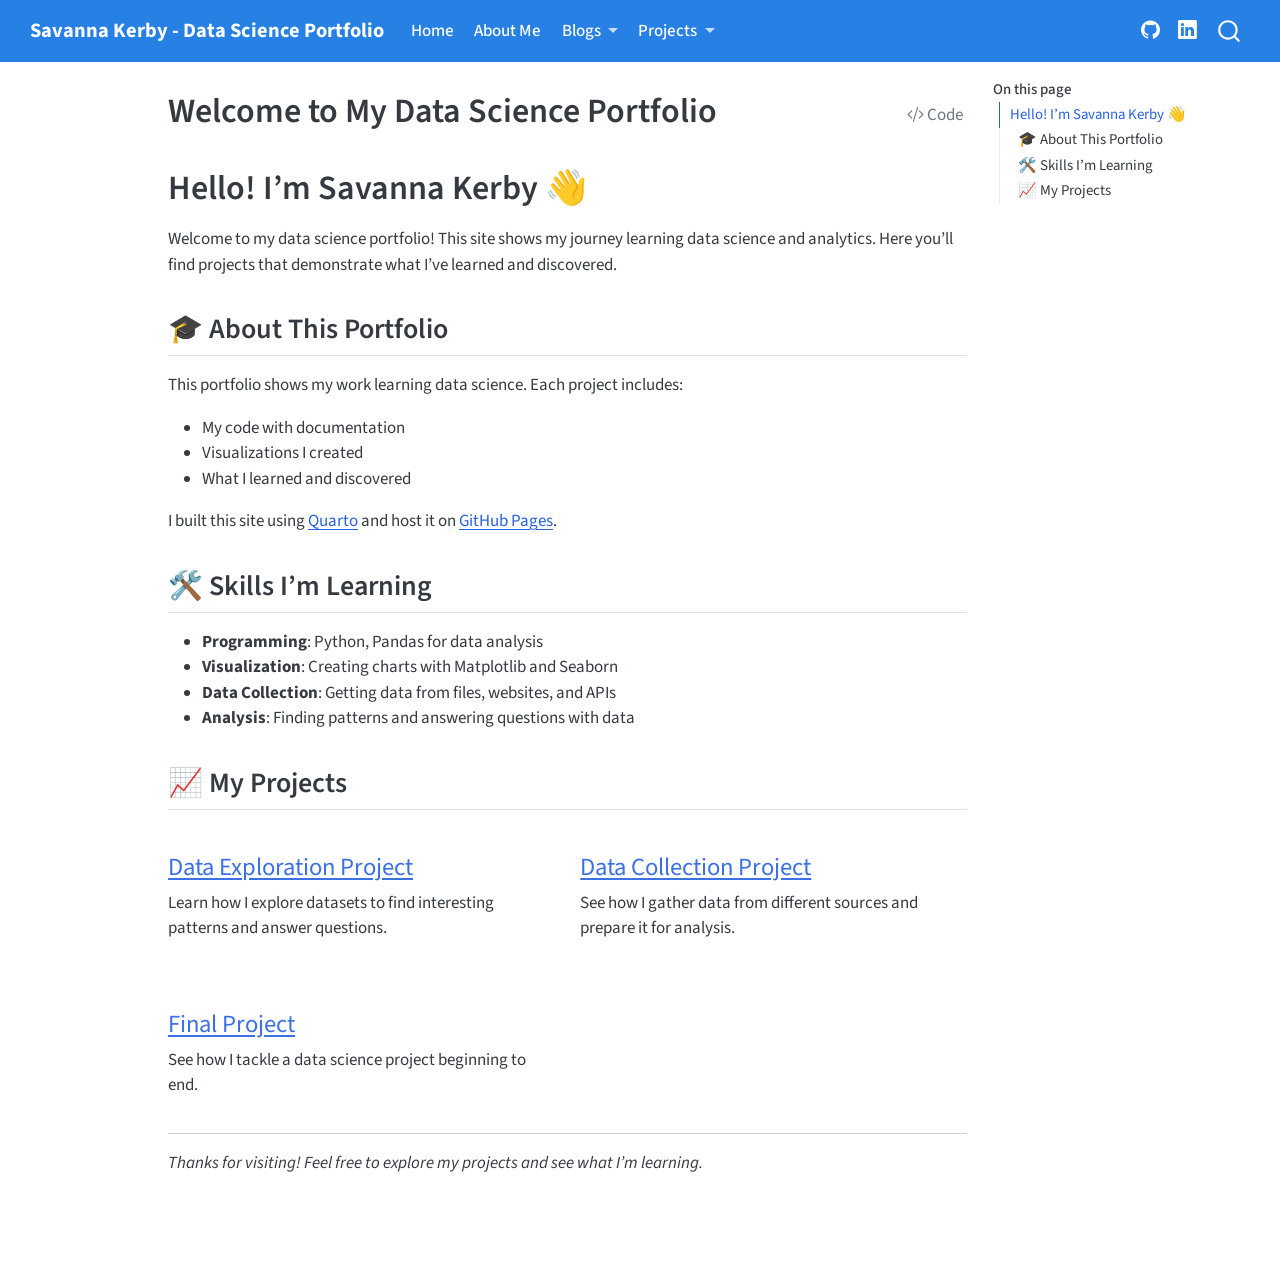
==== docs/index.html @ f080438a "Added a tutorial webpage" ====
<!DOCTYPE html>
<html xmlns="http://www.w3.org/1999/xhtml" lang="en" xml:lang="en"><head>

<meta charset="utf-8">
<meta name="generator" content="quarto-1.8.26">

<meta name="viewport" content="width=device-width, initial-scale=1.0, user-scalable=yes">


<title>Welcome to My Data Science Portfolio – Savanna Kerby - Data Science Portfolio</title>
<style>
code{white-space: pre-wrap;}
span.smallcaps{font-variant: small-caps;}
div.columns{display: flex; gap: min(4vw, 1.5em);}
div.column{flex: auto; overflow-x: auto;}
div.hanging-indent{margin-left: 1.5em; text-indent: -1.5em;}
ul.task-list{list-style: none;}
ul.task-list li input[type="checkbox"] {
  width: 0.8em;
  margin: 0 0.8em 0.2em -1em; /* quarto-specific, see https://github.com/quarto-dev/quarto-cli/issues/4556 */ 
  vertical-align: middle;
}
/* CSS for syntax highlighting */
html { -webkit-text-size-adjust: 100%; }
pre > code.sourceCode { white-space: pre; position: relative; }
pre > code.sourceCode > span { display: inline-block; line-height: 1.25; }
pre > code.sourceCode > span:empty { height: 1.2em; }
.sourceCode { overflow: visible; }
code.sourceCode > span { color: inherit; text-decoration: inherit; }
div.sourceCode { margin: 1em 0; }
pre.sourceCode { margin: 0; }
@media screen {
div.sourceCode { overflow: auto; }
}
@media print {
pre > code.sourceCode { white-space: pre-wrap; }
pre > code.sourceCode > span { text-indent: -5em; padding-left: 5em; }
}
pre.numberSource code
  { counter-reset: source-line 0; }
pre.numberSource code > span
  { position: relative; left: -4em; counter-increment: source-line; }
pre.numberSource code > span > a:first-child::before
  { content: counter(source-line);
    position: relative; left: -1em; text-align: right; vertical-align: baseline;
    border: none; display: inline-block;
    -webkit-touch-callout: none; -webkit-user-select: none;
    -khtml-user-select: none; -moz-user-select: none;
    -ms-user-select: none; user-select: none;
    padding: 0 4px; width: 4em;
  }
pre.numberSource { margin-left: 3em;  padding-left: 4px; }
div.sourceCode
  {   }
@media screen {
pre > code.sourceCode > span > a:first-child::before { text-decoration: underline; }
}
</style>


<script src="site_libs/quarto-nav/quarto-nav.js"></script>
<script src="site_libs/quarto-nav/headroom.min.js"></script>
<script src="site_libs/clipboard/clipboard.min.js"></script>
<script src="site_libs/quarto-search/autocomplete.umd.js"></script>
<script src="site_libs/quarto-search/fuse.min.js"></script>
<script src="site_libs/quarto-search/quarto-search.js"></script>
<meta name="quarto:offset" content="./">
<script src="site_libs/quarto-html/quarto.js" type="module"></script>
<script src="site_libs/quarto-html/tabsets/tabsets.js" type="module"></script>
<script src="site_libs/quarto-html/axe/axe-check.js" type="module"></script>
<script src="site_libs/quarto-html/popper.min.js"></script>
<script src="site_libs/quarto-html/tippy.umd.min.js"></script>
<script src="site_libs/quarto-html/anchor.min.js"></script>
<link href="site_libs/quarto-html/tippy.css" rel="stylesheet">
<link href="site_libs/quarto-html/quarto-syntax-highlighting-587c61ba64f3a5504c4d52d930310e48.css" rel="stylesheet" id="quarto-text-highlighting-styles">
<script src="site_libs/bootstrap/bootstrap.min.js"></script>
<link href="site_libs/bootstrap/bootstrap-icons.css" rel="stylesheet">
<link href="site_libs/bootstrap/bootstrap-029b10fc0dc652dab2ec1ac156c1a037.min.css" rel="stylesheet" append-hash="true" id="quarto-bootstrap" data-mode="light">
<script id="quarto-search-options" type="application/json">{
  "location": "navbar",
  "copy-button": false,
  "collapse-after": 3,
  "panel-placement": "end",
  "type": "overlay",
  "limit": 50,
  "keyboard-shortcut": [
    "f",
    "/",
    "s"
  ],
  "show-item-context": false,
  "language": {
    "search-no-results-text": "No results",
    "search-matching-documents-text": "matching documents",
    "search-copy-link-title": "Copy link to search",
    "search-hide-matches-text": "Hide additional matches",
    "search-more-match-text": "more match in this document",
    "search-more-matches-text": "more matches in this document",
    "search-clear-button-title": "Clear",
    "search-text-placeholder": "",
    "search-detached-cancel-button-title": "Cancel",
    "search-submit-button-title": "Submit",
    "search-label": "Search"
  }
}</script>


<link rel="stylesheet" href="styles.css">
</head>

<body class="nav-fixed quarto-light">

<div id="quarto-search-results"></div>
  <header id="quarto-header" class="headroom fixed-top">
    <nav class="navbar navbar-expand-lg " data-bs-theme="dark">
      <div class="navbar-container container-fluid">
      <div class="navbar-brand-container mx-auto">
    <a class="navbar-brand" href="./index.html">
    <span class="navbar-title">Savanna Kerby - Data Science Portfolio</span>
    </a>
  </div>
            <div id="quarto-search" class="" title="Search"></div>
          <button class="navbar-toggler" type="button" data-bs-toggle="collapse" data-bs-target="#navbarCollapse" aria-controls="navbarCollapse" role="menu" aria-expanded="false" aria-label="Toggle navigation" onclick="if (window.quartoToggleHeadroom) { window.quartoToggleHeadroom(); }">
  <span class="navbar-toggler-icon"></span>
</button>
          <div class="collapse navbar-collapse" id="navbarCollapse">
            <ul class="navbar-nav navbar-nav-scroll me-auto">
  <li class="nav-item">
    <a class="nav-link active" href="./index.html" aria-current="page"> 
<span class="menu-text">Home</span></a>
  </li>  
  <li class="nav-item">
    <a class="nav-link" href="./about.html"> 
<span class="menu-text">About Me</span></a>
  </li>  
  <li class="nav-item dropdown ">
    <a class="nav-link dropdown-toggle" href="#" id="nav-menu-blogs" role="link" data-bs-toggle="dropdown" aria-expanded="false">
 <span class="menu-text">Blogs</span>
    </a>
    <ul class="dropdown-menu" aria-labelledby="nav-menu-blogs">    
        <li>
    <a class="dropdown-item" href="./blogs/tutorial.html">
 <span class="dropdown-text">Tutorial Blog</span></a>
  </li>  
    </ul>
  </li>
  <li class="nav-item dropdown ">
    <a class="nav-link dropdown-toggle" href="#" id="nav-menu-projects" role="link" data-bs-toggle="dropdown" aria-expanded="false">
 <span class="menu-text">Projects</span>
    </a>
    <ul class="dropdown-menu" aria-labelledby="nav-menu-projects">    
        <li>
    <a class="dropdown-item" href="./projects/index.html">
 <span class="dropdown-text">All Projects</span></a>
  </li>  
        <li><hr class="dropdown-divider"></li>
        <li>
    <a class="dropdown-item" href="./projects/eda.html">
 <span class="dropdown-text">Exploratory Data Analysis</span></a>
  </li>  
        <li>
    <a class="dropdown-item" href="./projects/data-acquisition.html">
 <span class="dropdown-text">Data Acquisition</span></a>
  </li>  
        <li>
    <a class="dropdown-item" href="./projects/final-project.html">
 <span class="dropdown-text">Final Project</span></a>
  </li>  
    </ul>
  </li>
</ul>
            <ul class="navbar-nav navbar-nav-scroll ms-auto">
  <li class="nav-item compact">
    <a class="nav-link" href="https://github.com/your-username"> <i class="bi bi-github" role="img">
</i> 
<span class="menu-text"></span></a>
  </li>  
  <li class="nav-item compact">
    <a class="nav-link" href="https://linkedin.com/in/your-profile"> <i class="bi bi-linkedin" role="img">
</i> 
<span class="menu-text"></span></a>
  </li>  
</ul>
          </div> <!-- /navcollapse -->
            <div class="quarto-navbar-tools">
</div>
      </div> <!-- /container-fluid -->
    </nav>
</header>
<!-- content -->
<div id="quarto-content" class="quarto-container page-columns page-rows-contents page-layout-article page-navbar">
<!-- sidebar -->
<!-- margin-sidebar -->
    <div id="quarto-margin-sidebar" class="sidebar margin-sidebar">
        <nav id="TOC" role="doc-toc" class="toc-active">
    <h2 id="toc-title">On this page</h2>
   
  <ul>
  <li><a href="#hello-im-savanna-kerby" id="toc-hello-im-savanna-kerby" class="nav-link active" data-scroll-target="#hello-im-savanna-kerby">Hello! I’m Savanna Kerby 👋</a>
  <ul class="collapse">
  <li><a href="#about-this-portfolio" id="toc-about-this-portfolio" class="nav-link" data-scroll-target="#about-this-portfolio">🎓 About This Portfolio</a></li>
  <li><a href="#skills-im-learning" id="toc-skills-im-learning" class="nav-link" data-scroll-target="#skills-im-learning">🛠️ Skills I’m Learning</a></li>
  <li><a href="#my-projects" id="toc-my-projects" class="nav-link" data-scroll-target="#my-projects">📈 My Projects</a></li>
  </ul></li>
  </ul>
</nav>
    </div>
<!-- main -->
<main class="content" id="quarto-document-content">

<header id="title-block-header" class="quarto-title-block default">
<div class="quarto-title">
<div class="quarto-title-block"><div><h1 class="title">Welcome to My Data Science Portfolio</h1><button type="button" class="btn code-tools-button" id="quarto-code-tools-source"><i class="bi"></i> Code</button></div></div>
</div>



<div class="quarto-title-meta">

    
  
    
  </div>
  


</header>


<section id="hello-im-savanna-kerby" class="level1">
<h1>Hello! I’m Savanna Kerby 👋</h1>
<p>Welcome to my data science portfolio! This site shows my journey learning data science and analytics. Here you’ll find projects that demonstrate what I’ve learned and discovered.</p>
<section id="about-this-portfolio" class="level2">
<h2 class="anchored" data-anchor-id="about-this-portfolio">🎓 About This Portfolio</h2>
<p>This portfolio shows my work learning data science. Each project includes:</p>
<ul>
<li>My code with documentation</li>
<li>Visualizations I created</li>
<li>What I learned and discovered</li>
</ul>
<p>I built this site using <a href="https://quarto.org/">Quarto</a> and host it on <a href="https://pages.github.com/">GitHub Pages</a>.</p>
</section>
<section id="skills-im-learning" class="level2">
<h2 class="anchored" data-anchor-id="skills-im-learning">🛠️ Skills I’m Learning</h2>
<ul>
<li><strong>Programming</strong>: Python, Pandas for data analysis</li>
<li><strong>Visualization</strong>: Creating charts with Matplotlib and Seaborn</li>
<li><strong>Data Collection</strong>: Getting data from files, websites, and APIs</li>
<li><strong>Analysis</strong>: Finding patterns and answering questions with data</li>
</ul>
</section>
<section id="my-projects" class="level2">
<h2 class="anchored" data-anchor-id="my-projects">📈 My Projects</h2>
<div class="grid">
<section id="data-exploration-project" class="level3 g-col-6">
<h3 class="anchored" data-anchor-id="data-exploration-project"><a href="./projects/eda.html">Data Exploration Project</a></h3>
<p>Learn how I explore datasets to find interesting patterns and answer questions.</p>
</section>
<section id="data-collection-project" class="level3 g-col-6">
<h3 class="anchored" data-anchor-id="data-collection-project"><a href="./projects/data-acquisition.html">Data Collection Project</a></h3>
<p>See how I gather data from different sources and prepare it for analysis.</p>
</section>
<section id="final-project" class="level3 g-col-6">
<h3 class="anchored" data-anchor-id="final-project"><a href="./projects/final-project.html">Final Project</a></h3>
<p>See how I tackle a data science project beginning to end.</p>
</section>
</div>
<hr>
<p><em>Thanks for visiting! Feel free to explore my projects and see what I’m learning.</em></p>


<!-- -->

</section>
</section>

</main> <!-- /main -->
<script id="quarto-html-after-body" type="application/javascript">
  window.document.addEventListener("DOMContentLoaded", function (event) {
    const icon = "";
    const anchorJS = new window.AnchorJS();
    anchorJS.options = {
      placement: 'right',
      icon: icon
    };
    anchorJS.add('.anchored');
    const isCodeAnnotation = (el) => {
      for (const clz of el.classList) {
        if (clz.startsWith('code-annotation-')) {                     
          return true;
        }
      }
      return false;
    }
    const onCopySuccess = function(e) {
      // button target
      const button = e.trigger;
      // don't keep focus
      button.blur();
      // flash "checked"
      button.classList.add('code-copy-button-checked');
      var currentTitle = button.getAttribute("title");
      button.setAttribute("title", "Copied!");
      let tooltip;
      if (window.bootstrap) {
        button.setAttribute("data-bs-toggle", "tooltip");
        button.setAttribute("data-bs-placement", "left");
        button.setAttribute("data-bs-title", "Copied!");
        tooltip = new bootstrap.Tooltip(button, 
          { trigger: "manual", 
            customClass: "code-copy-button-tooltip",
            offset: [0, -8]});
        tooltip.show();    
      }
      setTimeout(function() {
        if (tooltip) {
          tooltip.hide();
          button.removeAttribute("data-bs-title");
          button.removeAttribute("data-bs-toggle");
          button.removeAttribute("data-bs-placement");
        }
        button.setAttribute("title", currentTitle);
        button.classList.remove('code-copy-button-checked');
      }, 1000);
      // clear code selection
      e.clearSelection();
    }
    const getTextToCopy = function(trigger) {
      const outerScaffold = trigger.parentElement.cloneNode(true);
      const codeEl = outerScaffold.querySelector('code');
      for (const childEl of codeEl.children) {
        if (isCodeAnnotation(childEl)) {
          childEl.remove();
        }
      }
      return codeEl.innerText;
    }
    const clipboard = new window.ClipboardJS('.code-copy-button:not([data-in-quarto-modal])', {
      text: getTextToCopy
    });
    clipboard.on('success', onCopySuccess);
    if (window.document.getElementById('quarto-embedded-source-code-modal')) {
      const clipboardModal = new window.ClipboardJS('.code-copy-button[data-in-quarto-modal]', {
        text: getTextToCopy,
        container: window.document.getElementById('quarto-embedded-source-code-modal')
      });
      clipboardModal.on('success', onCopySuccess);
    }
    const viewSource = window.document.getElementById('quarto-view-source') ||
                       window.document.getElementById('quarto-code-tools-source');
    if (viewSource) {
      const sourceUrl = viewSource.getAttribute("data-quarto-source-url");
      viewSource.addEventListener("click", function(e) {
        if (sourceUrl) {
          // rstudio viewer pane
          if (/\bcapabilities=\b/.test(window.location)) {
            window.open(sourceUrl);
          } else {
            window.location.href = sourceUrl;
          }
        } else {
          const modal = new bootstrap.Modal(document.getElementById('quarto-embedded-source-code-modal'));
          modal.show();
        }
        return false;
      });
    }
    function toggleCodeHandler(show) {
      return function(e) {
        const detailsSrc = window.document.querySelectorAll(".cell > details > .sourceCode");
        for (let i=0; i<detailsSrc.length; i++) {
          const details = detailsSrc[i].parentElement;
          if (show) {
            details.open = true;
          } else {
            details.removeAttribute("open");
          }
        }
        const cellCodeDivs = window.document.querySelectorAll(".cell > .sourceCode");
        const fromCls = show ? "hidden" : "unhidden";
        const toCls = show ? "unhidden" : "hidden";
        for (let i=0; i<cellCodeDivs.length; i++) {
          const codeDiv = cellCodeDivs[i];
          if (codeDiv.classList.contains(fromCls)) {
            codeDiv.classList.remove(fromCls);
            codeDiv.classList.add(toCls);
          } 
        }
        return false;
      }
    }
    const hideAllCode = window.document.getElementById("quarto-hide-all-code");
    if (hideAllCode) {
      hideAllCode.addEventListener("click", toggleCodeHandler(false));
    }
    const showAllCode = window.document.getElementById("quarto-show-all-code");
    if (showAllCode) {
      showAllCode.addEventListener("click", toggleCodeHandler(true));
    }
      var localhostRegex = new RegExp(/^(?:http|https):\/\/localhost\:?[0-9]*\//);
      var mailtoRegex = new RegExp(/^mailto:/);
        var filterRegex = new RegExp('/' + window.location.host + '/');
      var isInternal = (href) => {
          return filterRegex.test(href) || localhostRegex.test(href) || mailtoRegex.test(href);
      }
      // Inspect non-navigation links and adorn them if external
     var links = window.document.querySelectorAll('a[href]:not(.nav-link):not(.navbar-brand):not(.toc-action):not(.sidebar-link):not(.sidebar-item-toggle):not(.pagination-link):not(.no-external):not([aria-hidden]):not(.dropdown-item):not(.quarto-navigation-tool):not(.about-link)');
      for (var i=0; i<links.length; i++) {
        const link = links[i];
        if (!isInternal(link.href)) {
          // undo the damage that might have been done by quarto-nav.js in the case of
          // links that we want to consider external
          if (link.dataset.originalHref !== undefined) {
            link.href = link.dataset.originalHref;
          }
        }
      }
    function tippyHover(el, contentFn, onTriggerFn, onUntriggerFn) {
      const config = {
        allowHTML: true,
        maxWidth: 500,
        delay: 100,
        arrow: false,
        appendTo: function(el) {
            return el.parentElement;
        },
        interactive: true,
        interactiveBorder: 10,
        theme: 'quarto',
        placement: 'bottom-start',
      };
      if (contentFn) {
        config.content = contentFn;
      }
      if (onTriggerFn) {
        config.onTrigger = onTriggerFn;
      }
      if (onUntriggerFn) {
        config.onUntrigger = onUntriggerFn;
      }
      window.tippy(el, config); 
    }
    const noterefs = window.document.querySelectorAll('a[role="doc-noteref"]');
    for (var i=0; i<noterefs.length; i++) {
      const ref = noterefs[i];
      tippyHover(ref, function() {
        // use id or data attribute instead here
        let href = ref.getAttribute('data-footnote-href') || ref.getAttribute('href');
        try { href = new URL(href).hash; } catch {}
        const id = href.replace(/^#\/?/, "");
        const note = window.document.getElementById(id);
        if (note) {
          return note.innerHTML;
        } else {
          return "";
        }
      });
    }
    const xrefs = window.document.querySelectorAll('a.quarto-xref');
    const processXRef = (id, note) => {
      // Strip column container classes
      const stripColumnClz = (el) => {
        el.classList.remove("page-full", "page-columns");
        if (el.children) {
          for (const child of el.children) {
            stripColumnClz(child);
          }
        }
      }
      stripColumnClz(note)
      if (id === null || id.startsWith('sec-')) {
        // Special case sections, only their first couple elements
        const container = document.createElement("div");
        if (note.children && note.children.length > 2) {
          container.appendChild(note.children[0].cloneNode(true));
          for (let i = 1; i < note.children.length; i++) {
            const child = note.children[i];
            if (child.tagName === "P" && child.innerText === "") {
              continue;
            } else {
              container.appendChild(child.cloneNode(true));
              break;
            }
          }
          if (window.Quarto?.typesetMath) {
            window.Quarto.typesetMath(container);
          }
          return container.innerHTML
        } else {
          if (window.Quarto?.typesetMath) {
            window.Quarto.typesetMath(note);
          }
          return note.innerHTML;
        }
      } else {
        // Remove any anchor links if they are present
        const anchorLink = note.querySelector('a.anchorjs-link');
        if (anchorLink) {
          anchorLink.remove();
        }
        if (window.Quarto?.typesetMath) {
          window.Quarto.typesetMath(note);
        }
        if (note.classList.contains("callout")) {
          return note.outerHTML;
        } else {
          return note.innerHTML;
        }
      }
    }
    for (var i=0; i<xrefs.length; i++) {
      const xref = xrefs[i];
      tippyHover(xref, undefined, function(instance) {
        instance.disable();
        let url = xref.getAttribute('href');
        let hash = undefined; 
        if (url.startsWith('#')) {
          hash = url;
        } else {
          try { hash = new URL(url).hash; } catch {}
        }
        if (hash) {
          const id = hash.replace(/^#\/?/, "");
          const note = window.document.getElementById(id);
          if (note !== null) {
            try {
              const html = processXRef(id, note.cloneNode(true));
              instance.setContent(html);
            } finally {
              instance.enable();
              instance.show();
            }
          } else {
            // See if we can fetch this
            fetch(url.split('#')[0])
            .then(res => res.text())
            .then(html => {
              const parser = new DOMParser();
              const htmlDoc = parser.parseFromString(html, "text/html");
              const note = htmlDoc.getElementById(id);
              if (note !== null) {
                const html = processXRef(id, note);
                instance.setContent(html);
              } 
            }).finally(() => {
              instance.enable();
              instance.show();
            });
          }
        } else {
          // See if we can fetch a full url (with no hash to target)
          // This is a special case and we should probably do some content thinning / targeting
          fetch(url)
          .then(res => res.text())
          .then(html => {
            const parser = new DOMParser();
            const htmlDoc = parser.parseFromString(html, "text/html");
            const note = htmlDoc.querySelector('main.content');
            if (note !== null) {
              // This should only happen for chapter cross references
              // (since there is no id in the URL)
              // remove the first header
              if (note.children.length > 0 && note.children[0].tagName === "HEADER") {
                note.children[0].remove();
              }
              const html = processXRef(null, note);
              instance.setContent(html);
            } 
          }).finally(() => {
            instance.enable();
            instance.show();
          });
        }
      }, function(instance) {
      });
    }
        let selectedAnnoteEl;
        const selectorForAnnotation = ( cell, annotation) => {
          let cellAttr = 'data-code-cell="' + cell + '"';
          let lineAttr = 'data-code-annotation="' +  annotation + '"';
          const selector = 'span[' + cellAttr + '][' + lineAttr + ']';
          return selector;
        }
        const selectCodeLines = (annoteEl) => {
          const doc = window.document;
          const targetCell = annoteEl.getAttribute("data-target-cell");
          const targetAnnotation = annoteEl.getAttribute("data-target-annotation");
          const annoteSpan = window.document.querySelector(selectorForAnnotation(targetCell, targetAnnotation));
          const lines = annoteSpan.getAttribute("data-code-lines").split(",");
          const lineIds = lines.map((line) => {
            return targetCell + "-" + line;
          })
          let top = null;
          let height = null;
          let parent = null;
          if (lineIds.length > 0) {
              //compute the position of the single el (top and bottom and make a div)
              const el = window.document.getElementById(lineIds[0]);
              top = el.offsetTop;
              height = el.offsetHeight;
              parent = el.parentElement.parentElement;
            if (lineIds.length > 1) {
              const lastEl = window.document.getElementById(lineIds[lineIds.length - 1]);
              const bottom = lastEl.offsetTop + lastEl.offsetHeight;
              height = bottom - top;
            }
            if (top !== null && height !== null && parent !== null) {
              // cook up a div (if necessary) and position it 
              let div = window.document.getElementById("code-annotation-line-highlight");
              if (div === null) {
                div = window.document.createElement("div");
                div.setAttribute("id", "code-annotation-line-highlight");
                div.style.position = 'absolute';
                parent.appendChild(div);
              }
              div.style.top = top - 2 + "px";
              div.style.height = height + 4 + "px";
              div.style.left = 0;
              let gutterDiv = window.document.getElementById("code-annotation-line-highlight-gutter");
              if (gutterDiv === null) {
                gutterDiv = window.document.createElement("div");
                gutterDiv.setAttribute("id", "code-annotation-line-highlight-gutter");
                gutterDiv.style.position = 'absolute';
                const codeCell = window.document.getElementById(targetCell);
                const gutter = codeCell.querySelector('.code-annotation-gutter');
                gutter.appendChild(gutterDiv);
              }
              gutterDiv.style.top = top - 2 + "px";
              gutterDiv.style.height = height + 4 + "px";
            }
            selectedAnnoteEl = annoteEl;
          }
        };
        const unselectCodeLines = () => {
          const elementsIds = ["code-annotation-line-highlight", "code-annotation-line-highlight-gutter"];
          elementsIds.forEach((elId) => {
            const div = window.document.getElementById(elId);
            if (div) {
              div.remove();
            }
          });
          selectedAnnoteEl = undefined;
        };
          // Handle positioning of the toggle
      window.addEventListener(
        "resize",
        throttle(() => {
          elRect = undefined;
          if (selectedAnnoteEl) {
            selectCodeLines(selectedAnnoteEl);
          }
        }, 10)
      );
      function throttle(fn, ms) {
      let throttle = false;
      let timer;
        return (...args) => {
          if(!throttle) { // first call gets through
              fn.apply(this, args);
              throttle = true;
          } else { // all the others get throttled
              if(timer) clearTimeout(timer); // cancel #2
              timer = setTimeout(() => {
                fn.apply(this, args);
                timer = throttle = false;
              }, ms);
          }
        };
      }
        // Attach click handler to the DT
        const annoteDls = window.document.querySelectorAll('dt[data-target-cell]');
        for (const annoteDlNode of annoteDls) {
          annoteDlNode.addEventListener('click', (event) => {
            const clickedEl = event.target;
            if (clickedEl !== selectedAnnoteEl) {
              unselectCodeLines();
              const activeEl = window.document.querySelector('dt[data-target-cell].code-annotation-active');
              if (activeEl) {
                activeEl.classList.remove('code-annotation-active');
              }
              selectCodeLines(clickedEl);
              clickedEl.classList.add('code-annotation-active');
            } else {
              // Unselect the line
              unselectCodeLines();
              clickedEl.classList.remove('code-annotation-active');
            }
          });
        }
    const findCites = (el) => {
      const parentEl = el.parentElement;
      if (parentEl) {
        const cites = parentEl.dataset.cites;
        if (cites) {
          return {
            el,
            cites: cites.split(' ')
          };
        } else {
          return findCites(el.parentElement)
        }
      } else {
        return undefined;
      }
    };
    var bibliorefs = window.document.querySelectorAll('a[role="doc-biblioref"]');
    for (var i=0; i<bibliorefs.length; i++) {
      const ref = bibliorefs[i];
      const citeInfo = findCites(ref);
      if (citeInfo) {
        tippyHover(citeInfo.el, function() {
          var popup = window.document.createElement('div');
          citeInfo.cites.forEach(function(cite) {
            var citeDiv = window.document.createElement('div');
            citeDiv.classList.add('hanging-indent');
            citeDiv.classList.add('csl-entry');
            var biblioDiv = window.document.getElementById('ref-' + cite);
            if (biblioDiv) {
              citeDiv.innerHTML = biblioDiv.innerHTML;
            }
            popup.appendChild(citeDiv);
          });
          return popup.innerHTML;
        });
      }
    }
  });
  </script><div class="modal fade" id="quarto-embedded-source-code-modal" tabindex="-1" aria-labelledby="quarto-embedded-source-code-modal-label" aria-hidden="true"><div class="modal-dialog modal-dialog-scrollable"><div class="modal-content"><div class="modal-header"><h5 class="modal-title" id="quarto-embedded-source-code-modal-label">Source Code</h5><button class="btn-close" data-bs-dismiss="modal"></button></div><div class="modal-body"><div class="">
<div class="code-copy-outer-scaffold"><div class="sourceCode" id="cb1" data-shortcodes="false"><pre class="sourceCode markdown code-with-copy"><code class="sourceCode markdown"><span id="cb1-1"><a href="#cb1-1" aria-hidden="true" tabindex="-1"></a><span class="co">---</span></span>
<span id="cb1-2"><a href="#cb1-2" aria-hidden="true" tabindex="-1"></a><span class="an">title:</span><span class="co"> "Welcome to My Data Science Portfolio"</span></span>
<span id="cb1-3"><a href="#cb1-3" aria-hidden="true" tabindex="-1"></a><span class="co">---</span></span>
<span id="cb1-4"><a href="#cb1-4" aria-hidden="true" tabindex="-1"></a></span>
<span id="cb1-5"><a href="#cb1-5" aria-hidden="true" tabindex="-1"></a><span class="fu"># Hello! I'm Savanna Kerby 👋</span></span>
<span id="cb1-6"><a href="#cb1-6" aria-hidden="true" tabindex="-1"></a></span>
<span id="cb1-7"><a href="#cb1-7" aria-hidden="true" tabindex="-1"></a>Welcome to my data science portfolio! This site shows my journey learning data science and analytics. Here you'll find projects that demonstrate what I've learned and discovered.</span>
<span id="cb1-8"><a href="#cb1-8" aria-hidden="true" tabindex="-1"></a></span>
<span id="cb1-9"><a href="#cb1-9" aria-hidden="true" tabindex="-1"></a><span class="fu">## 🎓 About This Portfolio</span></span>
<span id="cb1-10"><a href="#cb1-10" aria-hidden="true" tabindex="-1"></a></span>
<span id="cb1-11"><a href="#cb1-11" aria-hidden="true" tabindex="-1"></a>This portfolio shows my work learning data science. Each project includes:</span>
<span id="cb1-12"><a href="#cb1-12" aria-hidden="true" tabindex="-1"></a></span>
<span id="cb1-13"><a href="#cb1-13" aria-hidden="true" tabindex="-1"></a><span class="ss">- </span>My code with documentation</span>
<span id="cb1-14"><a href="#cb1-14" aria-hidden="true" tabindex="-1"></a><span class="ss">- </span>Visualizations I created</span>
<span id="cb1-15"><a href="#cb1-15" aria-hidden="true" tabindex="-1"></a><span class="ss">- </span>What I learned and discovered</span>
<span id="cb1-16"><a href="#cb1-16" aria-hidden="true" tabindex="-1"></a></span>
<span id="cb1-17"><a href="#cb1-17" aria-hidden="true" tabindex="-1"></a>I built this site using <span class="co">[</span><span class="ot">Quarto</span><span class="co">](https://quarto.org/)</span> and host it on <span class="co">[</span><span class="ot">GitHub Pages</span><span class="co">](https://pages.github.com/)</span>.</span>
<span id="cb1-18"><a href="#cb1-18" aria-hidden="true" tabindex="-1"></a></span>
<span id="cb1-19"><a href="#cb1-19" aria-hidden="true" tabindex="-1"></a><span class="fu">## 🛠️ Skills I'm Learning</span></span>
<span id="cb1-20"><a href="#cb1-20" aria-hidden="true" tabindex="-1"></a></span>
<span id="cb1-21"><a href="#cb1-21" aria-hidden="true" tabindex="-1"></a><span class="ss">- </span>**Programming**: Python, Pandas for data analysis</span>
<span id="cb1-22"><a href="#cb1-22" aria-hidden="true" tabindex="-1"></a><span class="ss">- </span>**Visualization**: Creating charts with Matplotlib and Seaborn</span>
<span id="cb1-23"><a href="#cb1-23" aria-hidden="true" tabindex="-1"></a><span class="ss">- </span>**Data Collection**: Getting data from files, websites, and APIs</span>
<span id="cb1-24"><a href="#cb1-24" aria-hidden="true" tabindex="-1"></a><span class="ss">- </span>**Analysis**: Finding patterns and answering questions with data</span>
<span id="cb1-25"><a href="#cb1-25" aria-hidden="true" tabindex="-1"></a></span>
<span id="cb1-26"><a href="#cb1-26" aria-hidden="true" tabindex="-1"></a><span class="fu">## 📈 My Projects</span></span>
<span id="cb1-27"><a href="#cb1-27" aria-hidden="true" tabindex="-1"></a></span>
<span id="cb1-28"><a href="#cb1-28" aria-hidden="true" tabindex="-1"></a>::: {.grid}</span>
<span id="cb1-29"><a href="#cb1-29" aria-hidden="true" tabindex="-1"></a></span>
<span id="cb1-30"><a href="#cb1-30" aria-hidden="true" tabindex="-1"></a>::: {.g-col-6}</span>
<span id="cb1-31"><a href="#cb1-31" aria-hidden="true" tabindex="-1"></a><span class="fu">### [Data Exploration Project](projects/eda.qmd)</span></span>
<span id="cb1-32"><a href="#cb1-32" aria-hidden="true" tabindex="-1"></a>Learn how I explore datasets to find interesting patterns and answer questions.</span>
<span id="cb1-33"><a href="#cb1-33" aria-hidden="true" tabindex="-1"></a>:::</span>
<span id="cb1-34"><a href="#cb1-34" aria-hidden="true" tabindex="-1"></a></span>
<span id="cb1-35"><a href="#cb1-35" aria-hidden="true" tabindex="-1"></a>::: {.g-col-6}</span>
<span id="cb1-36"><a href="#cb1-36" aria-hidden="true" tabindex="-1"></a><span class="fu">### [Data Collection Project](projects/data-acquisition.qmd)</span></span>
<span id="cb1-37"><a href="#cb1-37" aria-hidden="true" tabindex="-1"></a>See how I gather data from different sources and prepare it for analysis.</span>
<span id="cb1-38"><a href="#cb1-38" aria-hidden="true" tabindex="-1"></a>:::</span>
<span id="cb1-39"><a href="#cb1-39" aria-hidden="true" tabindex="-1"></a></span>
<span id="cb1-40"><a href="#cb1-40" aria-hidden="true" tabindex="-1"></a>::: {.g-col-6}</span>
<span id="cb1-41"><a href="#cb1-41" aria-hidden="true" tabindex="-1"></a><span class="fu">### [Final Project](projects/final-project.qmd)</span></span>
<span id="cb1-42"><a href="#cb1-42" aria-hidden="true" tabindex="-1"></a>See how I tackle a data science project beginning to end.</span>
<span id="cb1-43"><a href="#cb1-43" aria-hidden="true" tabindex="-1"></a>:::</span>
<span id="cb1-44"><a href="#cb1-44" aria-hidden="true" tabindex="-1"></a></span>
<span id="cb1-45"><a href="#cb1-45" aria-hidden="true" tabindex="-1"></a>:::</span>
<span id="cb1-46"><a href="#cb1-46" aria-hidden="true" tabindex="-1"></a></span>
<span id="cb1-47"><a href="#cb1-47" aria-hidden="true" tabindex="-1"></a>---</span>
<span id="cb1-48"><a href="#cb1-48" aria-hidden="true" tabindex="-1"></a></span>
<span id="cb1-49"><a href="#cb1-49" aria-hidden="true" tabindex="-1"></a>*Thanks for visiting! Feel free to explore my projects and see what I'm learning.*</span></code></pre></div><button title="Copy to Clipboard" class="code-copy-button" data-in-quarto-modal=""><i class="bi"></i></button></div>
</div></div></div></div></div>
</div> <!-- /content -->




</body></html>
---- docs/site_libs/quarto-html/tippy.css ----
.tippy-box[data-animation=fade][data-state=hidden]{opacity:0}[data-tippy-root]{max-width:calc(100vw - 10px)}.tippy-box{position:relative;background-color:#333;color:#fff;border-radius:4px;font-size:14px;line-height:1.4;white-space:normal;outline:0;transition-property:transform,visibility,opacity}.tippy-box[data-placement^=top]>.tippy-arrow{bottom:0}.tippy-box[data-placement^=top]>.tippy-arrow:before{bottom:-7px;left:0;border-width:8px 8px 0;border-top-color:initial;transform-origin:center top}.tippy-box[data-placement^=bottom]>.tippy-arrow{top:0}.tippy-box[data-placement^=bottom]>.tippy-arrow:before{top:-7px;left:0;border-width:0 8px 8px;border-bottom-color:initial;transform-origin:center bottom}.tippy-box[data-placement^=left]>.tippy-arrow{right:0}.tippy-box[data-placement^=left]>.tippy-arrow:before{border-width:8px 0 8px 8px;border-left-color:initial;right:-7px;transform-origin:center left}.tippy-box[data-placement^=right]>.tippy-arrow{left:0}.tippy-box[data-placement^=right]>.tippy-arrow:before{left:-7px;border-width:8px 8px 8px 0;border-right-color:initial;transform-origin:center right}.tippy-box[data-inertia][data-state=visible]{transition-timing-function:cubic-bezier(.54,1.5,.38,1.11)}.tippy-arrow{width:16px;height:16px;color:#333}.tippy-arrow:before{content:"";position:absolute;border-color:transparent;border-style:solid}.tippy-content{position:relative;padding:5px 9px;z-index:1}
---- docs/site_libs/quarto-html/quarto-syntax-highlighting-587c61ba64f3a5504c4d52d930310e48.css ----
/* quarto syntax highlight colors */
:root {
  --quarto-hl-ot-color: #003B4F;
  --quarto-hl-at-color: #657422;
  --quarto-hl-ss-color: #20794D;
  --quarto-hl-an-color: #5E5E5E;
  --quarto-hl-fu-color: #4758AB;
  --quarto-hl-st-color: #20794D;
  --quarto-hl-cf-color: #003B4F;
  --quarto-hl-op-color: #5E5E5E;
  --quarto-hl-er-color: #AD0000;
  --quarto-hl-bn-color: #AD0000;
  --quarto-hl-al-color: #AD0000;
  --quarto-hl-va-color: #111111;
  --quarto-hl-bu-color: inherit;
  --quarto-hl-ex-color: inherit;
  --quarto-hl-pp-color: #AD0000;
  --quarto-hl-in-color: #5E5E5E;
  --quarto-hl-vs-color: #20794D;
  --quarto-hl-wa-color: #5E5E5E;
  --quarto-hl-do-color: #5E5E5E;
  --quarto-hl-im-color: #00769E;
  --quarto-hl-ch-color: #20794D;
  --quarto-hl-dt-color: #AD0000;
  --quarto-hl-fl-color: #AD0000;
  --quarto-hl-co-color: #5E5E5E;
  --quarto-hl-cv-color: #5E5E5E;
  --quarto-hl-cn-color: #8f5902;
  --quarto-hl-sc-color: #5E5E5E;
  --quarto-hl-dv-color: #AD0000;
  --quarto-hl-kw-color: #003B4F;
}

/* other quarto variables */
:root {
  --quarto-font-monospace: SFMono-Regular, Menlo, Monaco, Consolas, "Liberation Mono", "Courier New", monospace;
}

/* syntax highlight based on Pandoc's rules */
pre > code.sourceCode > span {
  color: #003B4F;
}

code.sourceCode > span {
  color: #003B4F;
}

div.sourceCode,
div.sourceCode pre.sourceCode {
  color: #003B4F;
}

/* Normal */
code span {
  color: #003B4F;
}

/* Alert */
code span.al {
  color: #AD0000;
  font-style: inherit;
}

/* Annotation */
code span.an {
  color: #5E5E5E;
  font-style: inherit;
}

/* Attribute */
code span.at {
  color: #657422;
  font-style: inherit;
}

/* BaseN */
code span.bn {
  color: #AD0000;
  font-style: inherit;
}

/* BuiltIn */
code span.bu {
  font-style: inherit;
}

/* ControlFlow */
code span.cf {
  color: #003B4F;
  font-weight: bold;
  font-style: inherit;
}

/* Char */
code span.ch {
  color: #20794D;
  font-style: inherit;
}

/* Constant */
code span.cn {
  color: #8f5902;
  font-style: inherit;
}

/* Comment */
code span.co {
  color: #5E5E5E;
  font-style: inherit;
}

/* CommentVar */
code span.cv {
  color: #5E5E5E;
  font-style: italic;
}

/* Documentation */
code span.do {
  color: #5E5E5E;
  font-style: italic;
}

/* DataType */
code span.dt {
  color: #AD0000;
  font-style: inherit;
}

/* DecVal */
code span.dv {
  color: #AD0000;
  font-style: inherit;
}

/* Error */
code span.er {
  color: #AD0000;
  font-style: inherit;
}

/* Extension */
code span.ex {
  font-style: inherit;
}

/* Float */
code span.fl {
  color: #AD0000;
  font-style: inherit;
}

/* Function */
code span.fu {
  color: #4758AB;
  font-style: inherit;
}

/* Import */
code span.im {
  color: #00769E;
  font-style: inherit;
}

/* Information */
code span.in {
  color: #5E5E5E;
  font-style: inherit;
}

/* Keyword */
code span.kw {
  color: #003B4F;
  font-weight: bold;
  font-style: inherit;
}

/* Operator */
code span.op {
  color: #5E5E5E;
  font-style: inherit;
}

/* Other */
code span.ot {
  color: #003B4F;
  font-style: inherit;
}

/* Preprocessor */
code span.pp {
  color: #AD0000;
  font-style: inherit;
}

/* SpecialChar */
code span.sc {
  color: #5E5E5E;
  font-style: inherit;
}

/* SpecialString */
code span.ss {
  color: #20794D;
  font-style: inherit;
}

/* String */
code span.st {
  color: #20794D;
  font-style: inherit;
}

/* Variable */
code span.va {
  color: #111111;
  font-style: inherit;
}

/* VerbatimString */
code span.vs {
  color: #20794D;
  font-style: inherit;
}

/* Warning */
code span.wa {
  color: #5E5E5E;
  font-style: italic;
}

.prevent-inlining {
  content: "</";
}

/*# sourceMappingURL=2dce1cc6c82594539e1579de68416b47.css.map */
---- docs/styles.css ----
/* Custom CSS for the portfolio site */

/* Color scheme - customize these to match your preferences */
:root {
  --primary-color: #2E86AB;
  --secondary-color: #A23B72;
  --accent-color: #F18F01;
  --text-color: #333;
  --light-gray: #f8f9fa;
  --border-color: #dee2e6;
}

/* Navigation customizations */
.navbar-brand {
  font-weight: bold;
  font-size: 1.2rem;
}

.navbar-nav .nav-link {
  font-weight: 500;
}

/* Homepage customizations */
.hero-section {
  padding: 3rem 0;
  background: linear-gradient(135deg, var(--primary-color) 0%, var(--secondary-color) 100%);
  color: white;
  margin-bottom: 2rem;
}

/* Project cards */
.project-card {
  border: 1px solid var(--border-color);
  border-radius: 8px;
  padding: 1.5rem;
  margin-bottom: 1.5rem;
  transition: box-shadow 0.3s ease;
}

.project-card:hover {
  box-shadow: 0 4px 8px rgba(0,0,0,0.1);
}

.project-card h3 {
  color: var(--primary-color);
  margin-bottom: 1rem;
}

/* Skills section */
.skills-grid {
  display: grid;
  grid-template-columns: repeat(auto-fit, minmax(200px, 1fr));
  gap: 1rem;
  margin: 2rem 0;
}

.skill-category {
  background: var(--light-gray);
  padding: 1rem;
  border-radius: 8px;
  border-left: 4px solid var(--primary-color);
}

.skill-category h4 {
  color: var(--primary-color);
  margin-bottom: 0.5rem;
}

/* Code blocks */
.sourceCode {
  border-radius: 6px;
  border: 1px solid var(--border-color);
}

/* Figures and plots */
.figure {
  text-align: center;
  margin: 2rem 0;
}

.figure img {
  max-width: 100%;
  height: auto;
  border-radius: 6px;
  box-shadow: 0 2px 4px rgba(0,0,0,0.1);
}

.figure-caption {
  font-style: italic;
  color: #666;
  margin-top: 0.5rem;
}

/* Tables */
.table {
  margin: 1.5rem 0;
}

.table th {
  background-color: var(--primary-color);
  color: white;
  border: none;
}

/* Callout boxes */
.callout {
  margin: 1.5rem 0;
  padding: 1rem;
  border-radius: 6px;
  border-left: 4px solid var(--accent-color);
  background-color: var(--light-gray);
}

.callout-title {
  font-weight: bold;
  color: var(--accent-color);
  margin-bottom: 0.5rem;
}

/* Footer */
.footer {
  margin-top: 3rem;
  padding: 2rem 0;
  border-top: 1px solid var(--border-color);
  text-align: center;
  color: #666;
}

/* Responsive adjustments */
@media (max-width: 768px) {
  .hero-section {
    padding: 2rem 0;
  }
  
  .skills-grid {
    grid-template-columns: 1fr;
  }
}

/* Print styles */
@media print {
  .navbar, .footer {
    display: none;
  }
  
  .main-content {
    margin: 0;
    padding: 0;
  }
}
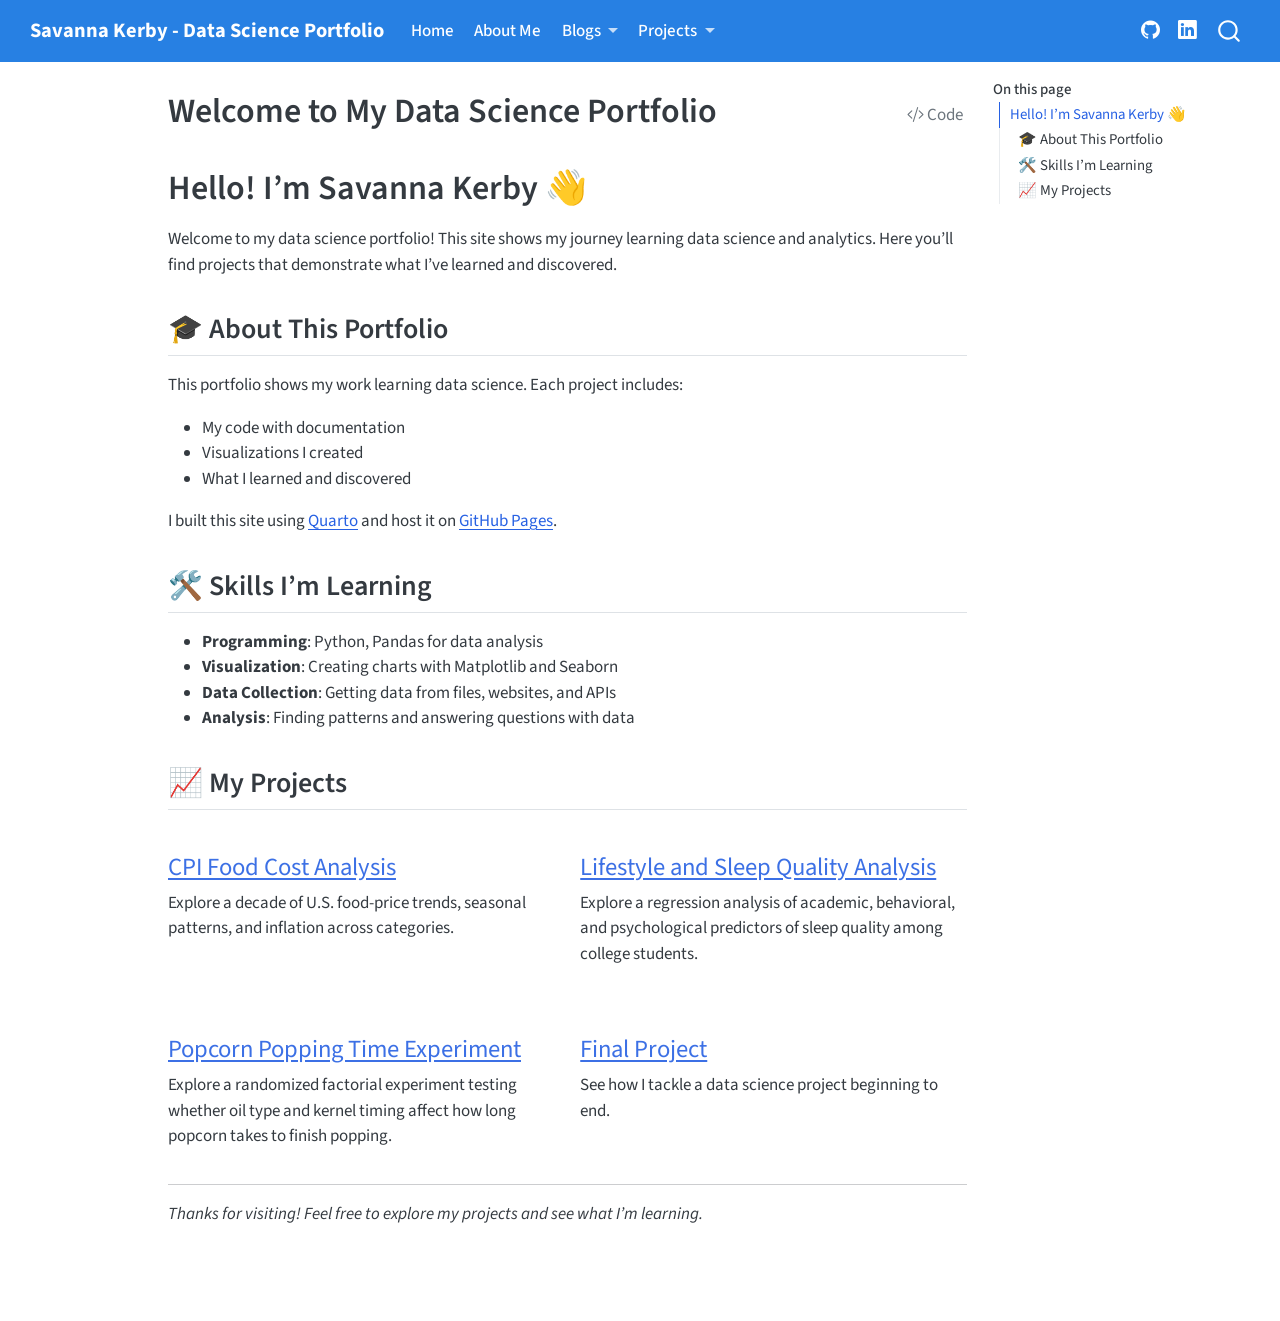
==== commit ff1d5ac5: "Added the projects to the proper pages" ====
--- a/docs/index.html
+++ b/docs/index.html
@@ -2,7 +2,7 @@
 <html xmlns="http://www.w3.org/1999/xhtml" lang="en" xml:lang="en"><head>
 
 <meta charset="utf-8">
-<meta name="generator" content="quarto-1.8.26">
+<meta name="generator" content="quarto-1.8.27">
 
 <meta name="viewport" content="width=device-width, initial-scale=1.0, user-scalable=yes">
 
@@ -72,7 +72,7 @@
 <script src="site_libs/quarto-html/tippy.umd.min.js"></script>
 <script src="site_libs/quarto-html/anchor.min.js"></script>
 <link href="site_libs/quarto-html/tippy.css" rel="stylesheet">
-<link href="site_libs/quarto-html/quarto-syntax-highlighting-587c61ba64f3a5504c4d52d930310e48.css" rel="stylesheet" id="quarto-text-highlighting-styles">
+<link href="site_libs/quarto-html/quarto-syntax-highlighting-ed96de9b727972fe78a7b5d16c58bf87.css" rel="stylesheet" id="quarto-text-highlighting-styles">
 <script src="site_libs/bootstrap/bootstrap.min.js"></script>
 <link href="site_libs/bootstrap/bootstrap-icons.css" rel="stylesheet">
 <link href="site_libs/bootstrap/bootstrap-029b10fc0dc652dab2ec1ac156c1a037.min.css" rel="stylesheet" append-hash="true" id="quarto-bootstrap" data-mode="light">
@@ -142,6 +142,10 @@
     <a class="dropdown-item" href="./blogs/tutorial.html">
  <span class="dropdown-text">Tutorial Blog</span></a>
   </li>  
+        <li>
+    <a class="dropdown-item" href="./blogs/data-acquisition.html">
+ <span class="dropdown-text">Data Acquisition Blog</span></a>
+  </li>  
     </ul>
   </li>
   <li class="nav-item dropdown ">
@@ -155,12 +159,16 @@
   </li>  
         <li><hr class="dropdown-divider"></li>
         <li>
-    <a class="dropdown-item" href="./projects/eda.html">
- <span class="dropdown-text">Exploratory Data Analysis</span></a>
+    <a class="dropdown-item" href="./projects/cpi-food-cost-analysis.html">
+ <span class="dropdown-text">CPI Food Cost Analysis</span></a>
   </li>  
         <li>
-    <a class="dropdown-item" href="./projects/data-acquisition.html">
- <span class="dropdown-text">Data Acquisition</span></a>
+    <a class="dropdown-item" href="./projects/sleep-quality.html">
+ <span class="dropdown-text">Sleep Quality Analysis</span></a>
+  </li>  
+        <li>
+    <a class="dropdown-item" href="./projects/popcorn-experiment.html">
+ <span class="dropdown-text">Popcorn Experiment</span></a>
   </li>  
         <li>
     <a class="dropdown-item" href="./projects/final-project.html">
@@ -252,13 +260,17 @@
 <section id="my-projects" class="level2">
 <h2 class="anchored" data-anchor-id="my-projects">📈 My Projects</h2>
 <div class="grid">
-<section id="data-exploration-project" class="level3 g-col-6">
-<h3 class="anchored" data-anchor-id="data-exploration-project"><a href="./projects/eda.html">Data Exploration Project</a></h3>
-<p>Learn how I explore datasets to find interesting patterns and answer questions.</p>
+<section id="cpi-food-cost-analysis" class="level3 g-col-6">
+<h3 class="anchored" data-anchor-id="cpi-food-cost-analysis"><a href="./projects/cpi-food-cost-analysis.html">CPI Food Cost Analysis</a></h3>
+<p>Explore a decade of U.S. food-price trends, seasonal patterns, and inflation across categories.</p>
 </section>
-<section id="data-collection-project" class="level3 g-col-6">
-<h3 class="anchored" data-anchor-id="data-collection-project"><a href="./projects/data-acquisition.html">Data Collection Project</a></h3>
-<p>See how I gather data from different sources and prepare it for analysis.</p>
+<section id="lifestyle-and-sleep-quality-analysis" class="level3 g-col-6">
+<h3 class="anchored" data-anchor-id="lifestyle-and-sleep-quality-analysis"><a href="./projects/sleep-quality.html">Lifestyle and Sleep Quality Analysis</a></h3>
+<p>Explore a regression analysis of academic, behavioral, and psychological predictors of sleep quality among college students.</p>
+</section>
+<section id="popcorn-popping-time-experiment" class="level3 g-col-6">
+<h3 class="anchored" data-anchor-id="popcorn-popping-time-experiment"><a href="./projects/popcorn-experiment.html">Popcorn Popping Time Experiment</a></h3>
+<p>Explore a randomized factorial experiment testing whether oil type and kernel timing affect how long popcorn takes to finish popping.</p>
 </section>
 <section id="final-project" class="level3 g-col-6">
 <h3 class="anchored" data-anchor-id="final-project"><a href="./projects/final-project.html">Final Project</a></h3>
@@ -756,25 +768,33 @@
 <span id="cb1-28"><a href="#cb1-28" aria-hidden="true" tabindex="-1"></a>::: {.grid}</span>
 <span id="cb1-29"><a href="#cb1-29" aria-hidden="true" tabindex="-1"></a></span>
 <span id="cb1-30"><a href="#cb1-30" aria-hidden="true" tabindex="-1"></a>::: {.g-col-6}</span>
-<span id="cb1-31"><a href="#cb1-31" aria-hidden="true" tabindex="-1"></a><span class="fu">### [Data Exploration Project](projects/eda.qmd)</span></span>
-<span id="cb1-32"><a href="#cb1-32" aria-hidden="true" tabindex="-1"></a>Learn how I explore datasets to find interesting patterns and answer questions.</span>
-<span id="cb1-33"><a href="#cb1-33" aria-hidden="true" tabindex="-1"></a>:::</span>
-<span id="cb1-34"><a href="#cb1-34" aria-hidden="true" tabindex="-1"></a></span>
-<span id="cb1-35"><a href="#cb1-35" aria-hidden="true" tabindex="-1"></a>::: {.g-col-6}</span>
-<span id="cb1-36"><a href="#cb1-36" aria-hidden="true" tabindex="-1"></a><span class="fu">### [Data Collection Project](projects/data-acquisition.qmd)</span></span>
-<span id="cb1-37"><a href="#cb1-37" aria-hidden="true" tabindex="-1"></a>See how I gather data from different sources and prepare it for analysis.</span>
-<span id="cb1-38"><a href="#cb1-38" aria-hidden="true" tabindex="-1"></a>:::</span>
-<span id="cb1-39"><a href="#cb1-39" aria-hidden="true" tabindex="-1"></a></span>
-<span id="cb1-40"><a href="#cb1-40" aria-hidden="true" tabindex="-1"></a>::: {.g-col-6}</span>
-<span id="cb1-41"><a href="#cb1-41" aria-hidden="true" tabindex="-1"></a><span class="fu">### [Final Project](projects/final-project.qmd)</span></span>
-<span id="cb1-42"><a href="#cb1-42" aria-hidden="true" tabindex="-1"></a>See how I tackle a data science project beginning to end.</span>
-<span id="cb1-43"><a href="#cb1-43" aria-hidden="true" tabindex="-1"></a>:::</span>
-<span id="cb1-44"><a href="#cb1-44" aria-hidden="true" tabindex="-1"></a></span>
-<span id="cb1-45"><a href="#cb1-45" aria-hidden="true" tabindex="-1"></a>:::</span>
-<span id="cb1-46"><a href="#cb1-46" aria-hidden="true" tabindex="-1"></a></span>
-<span id="cb1-47"><a href="#cb1-47" aria-hidden="true" tabindex="-1"></a>---</span>
-<span id="cb1-48"><a href="#cb1-48" aria-hidden="true" tabindex="-1"></a></span>
-<span id="cb1-49"><a href="#cb1-49" aria-hidden="true" tabindex="-1"></a>*Thanks for visiting! Feel free to explore my projects and see what I'm learning.*</span></code></pre></div><button title="Copy to Clipboard" class="code-copy-button" data-in-quarto-modal=""><i class="bi"></i></button></div>
+<span id="cb1-31"><a href="#cb1-31" aria-hidden="true" tabindex="-1"></a><span class="fu">### [CPI Food Cost Analysis](projects/cpi-food-cost-analysis.qmd)</span></span>
+<span id="cb1-32"><a href="#cb1-32" aria-hidden="true" tabindex="-1"></a>Explore a decade of U.S. food-price trends, seasonal patterns, and inflation</span>
+<span id="cb1-33"><a href="#cb1-33" aria-hidden="true" tabindex="-1"></a>across categories.</span>
+<span id="cb1-34"><a href="#cb1-34" aria-hidden="true" tabindex="-1"></a>:::</span>
+<span id="cb1-35"><a href="#cb1-35" aria-hidden="true" tabindex="-1"></a></span>
+<span id="cb1-36"><a href="#cb1-36" aria-hidden="true" tabindex="-1"></a>::: {.g-col-6}</span>
+<span id="cb1-37"><a href="#cb1-37" aria-hidden="true" tabindex="-1"></a><span class="fu">### [Lifestyle and Sleep Quality Analysis](projects/sleep-quality.qmd)</span></span>
+<span id="cb1-38"><a href="#cb1-38" aria-hidden="true" tabindex="-1"></a>Explore a regression analysis of academic, behavioral, and psychological</span>
+<span id="cb1-39"><a href="#cb1-39" aria-hidden="true" tabindex="-1"></a>predictors of sleep quality among college students.</span>
+<span id="cb1-40"><a href="#cb1-40" aria-hidden="true" tabindex="-1"></a>:::</span>
+<span id="cb1-41"><a href="#cb1-41" aria-hidden="true" tabindex="-1"></a></span>
+<span id="cb1-42"><a href="#cb1-42" aria-hidden="true" tabindex="-1"></a>::: {.g-col-6}</span>
+<span id="cb1-43"><a href="#cb1-43" aria-hidden="true" tabindex="-1"></a><span class="fu">### [Popcorn Popping Time Experiment](projects/popcorn-experiment.qmd)</span></span>
+<span id="cb1-44"><a href="#cb1-44" aria-hidden="true" tabindex="-1"></a>Explore a randomized factorial experiment testing whether oil type and kernel</span>
+<span id="cb1-45"><a href="#cb1-45" aria-hidden="true" tabindex="-1"></a>timing affect how long popcorn takes to finish popping.</span>
+<span id="cb1-46"><a href="#cb1-46" aria-hidden="true" tabindex="-1"></a>:::</span>
+<span id="cb1-47"><a href="#cb1-47" aria-hidden="true" tabindex="-1"></a></span>
+<span id="cb1-48"><a href="#cb1-48" aria-hidden="true" tabindex="-1"></a>::: {.g-col-6}</span>
+<span id="cb1-49"><a href="#cb1-49" aria-hidden="true" tabindex="-1"></a><span class="fu">### [Final Project](projects/final-project.qmd)</span></span>
+<span id="cb1-50"><a href="#cb1-50" aria-hidden="true" tabindex="-1"></a>See how I tackle a data science project beginning to end.</span>
+<span id="cb1-51"><a href="#cb1-51" aria-hidden="true" tabindex="-1"></a>:::</span>
+<span id="cb1-52"><a href="#cb1-52" aria-hidden="true" tabindex="-1"></a></span>
+<span id="cb1-53"><a href="#cb1-53" aria-hidden="true" tabindex="-1"></a>:::</span>
+<span id="cb1-54"><a href="#cb1-54" aria-hidden="true" tabindex="-1"></a></span>
+<span id="cb1-55"><a href="#cb1-55" aria-hidden="true" tabindex="-1"></a>---</span>
+<span id="cb1-56"><a href="#cb1-56" aria-hidden="true" tabindex="-1"></a></span>
+<span id="cb1-57"><a href="#cb1-57" aria-hidden="true" tabindex="-1"></a>*Thanks for visiting! Feel free to explore my projects and see what I'm learning.*</span></code></pre></div><button title="Copy to Clipboard" class="code-copy-button" data-in-quarto-modal=""><i class="bi"></i></button></div>
 </div></div></div></div></div>
 </div> <!-- /content -->
 
--- a/docs/site_libs/quarto-html/quarto-syntax-highlighting-ed96de9b727972fe78a7b5d16c58bf87.css
+++ b/docs/site_libs/quarto-html/quarto-syntax-highlighting-ed96de9b727972fe78a7b5d16c58bf87.css
@@ -0,0 +1,236 @@
+/* quarto syntax highlight colors */
+:root {
+  --quarto-hl-ot-color: #003B4F;
+  --quarto-hl-at-color: #657422;
+  --quarto-hl-ss-color: #20794D;
+  --quarto-hl-an-color: #5E5E5E;
+  --quarto-hl-fu-color: #4758AB;
+  --quarto-hl-st-color: #20794D;
+  --quarto-hl-cf-color: #003B4F;
+  --quarto-hl-op-color: #5E5E5E;
+  --quarto-hl-er-color: #AD0000;
+  --quarto-hl-bn-color: #AD0000;
+  --quarto-hl-al-color: #AD0000;
+  --quarto-hl-va-color: #111111;
+  --quarto-hl-bu-color: inherit;
+  --quarto-hl-ex-color: inherit;
+  --quarto-hl-pp-color: #AD0000;
+  --quarto-hl-in-color: #5E5E5E;
+  --quarto-hl-vs-color: #20794D;
+  --quarto-hl-wa-color: #5E5E5E;
+  --quarto-hl-do-color: #5E5E5E;
+  --quarto-hl-im-color: #00769E;
+  --quarto-hl-ch-color: #20794D;
+  --quarto-hl-dt-color: #AD0000;
+  --quarto-hl-fl-color: #AD0000;
+  --quarto-hl-co-color: #5E5E5E;
+  --quarto-hl-cv-color: #5E5E5E;
+  --quarto-hl-cn-color: #8f5902;
+  --quarto-hl-sc-color: #5E5E5E;
+  --quarto-hl-dv-color: #AD0000;
+  --quarto-hl-kw-color: #003B4F;
+}
+
+/* other quarto variables */
+:root {
+  --quarto-font-monospace: SFMono-Regular, Menlo, Monaco, Consolas, "Liberation Mono", "Courier New", monospace;
+}
+
+/* syntax highlight based on Pandoc's rules */
+pre > code.sourceCode > span {
+  color: #003B4F;
+}
+
+code.sourceCode > span {
+  color: #003B4F;
+}
+
+div.sourceCode,
+div.sourceCode pre.sourceCode {
+  color: #003B4F;
+}
+
+/* Normal */
+code span {
+  color: #003B4F;
+}
+
+/* Alert */
+code span.al {
+  color: #AD0000;
+  font-style: inherit;
+}
+
+/* Annotation */
+code span.an {
+  color: #5E5E5E;
+  font-style: inherit;
+}
+
+/* Attribute */
+code span.at {
+  color: #657422;
+  font-style: inherit;
+}
+
+/* BaseN */
+code span.bn {
+  color: #AD0000;
+  font-style: inherit;
+}
+
+/* BuiltIn */
+code span.bu {
+  font-style: inherit;
+}
+
+/* ControlFlow */
+code span.cf {
+  color: #003B4F;
+  font-weight: bold;
+  font-style: inherit;
+}
+
+/* Char */
+code span.ch {
+  color: #20794D;
+  font-style: inherit;
+}
+
+/* Constant */
+code span.cn {
+  color: #8f5902;
+  font-style: inherit;
+}
+
+/* Comment */
+code span.co {
+  color: #5E5E5E;
+  font-style: inherit;
+}
+
+/* CommentVar */
+code span.cv {
+  color: #5E5E5E;
+  font-style: italic;
+}
+
+/* Documentation */
+code span.do {
+  color: #5E5E5E;
+  font-style: italic;
+}
+
+/* DataType */
+code span.dt {
+  color: #AD0000;
+  font-style: inherit;
+}
+
+/* DecVal */
+code span.dv {
+  color: #AD0000;
+  font-style: inherit;
+}
+
+/* Error */
+code span.er {
+  color: #AD0000;
+  font-style: inherit;
+}
+
+/* Extension */
+code span.ex {
+  font-style: inherit;
+}
+
+/* Float */
+code span.fl {
+  color: #AD0000;
+  font-style: inherit;
+}
+
+/* Function */
+code span.fu {
+  color: #4758AB;
+  font-style: inherit;
+}
+
+/* Import */
+code span.im {
+  color: #00769E;
+  font-style: inherit;
+}
+
+/* Information */
+code span.in {
+  color: #5E5E5E;
+  font-style: inherit;
+}
+
+/* Keyword */
+code span.kw {
+  color: #003B4F;
+  font-weight: bold;
+  font-style: inherit;
+}
+
+/* Operator */
+code span.op {
+  color: #5E5E5E;
+  font-style: inherit;
+}
+
+/* Other */
+code span.ot {
+  color: #003B4F;
+  font-style: inherit;
+}
+
+/* Preprocessor */
+code span.pp {
+  color: #AD0000;
+  font-style: inherit;
+}
+
+/* SpecialChar */
+code span.sc {
+  color: #5E5E5E;
+  font-style: inherit;
+}
+
+/* SpecialString */
+code span.ss {
+  color: #20794D;
+  font-style: inherit;
+}
+
+/* String */
+code span.st {
+  color: #20794D;
+  font-style: inherit;
+}
+
+/* Variable */
+code span.va {
+  color: #111111;
+  font-style: inherit;
+}
+
+/* VerbatimString */
+code span.vs {
+  color: #20794D;
+  font-style: inherit;
+}
+
+/* Warning */
+code span.wa {
+  color: #5E5E5E;
+  font-style: italic;
+}
+
+.prevent-inlining {
+  content: "</";
+}
+
+/*# sourceMappingURL=0920dd6d7437995b8cdf7429764427b1.css.map */
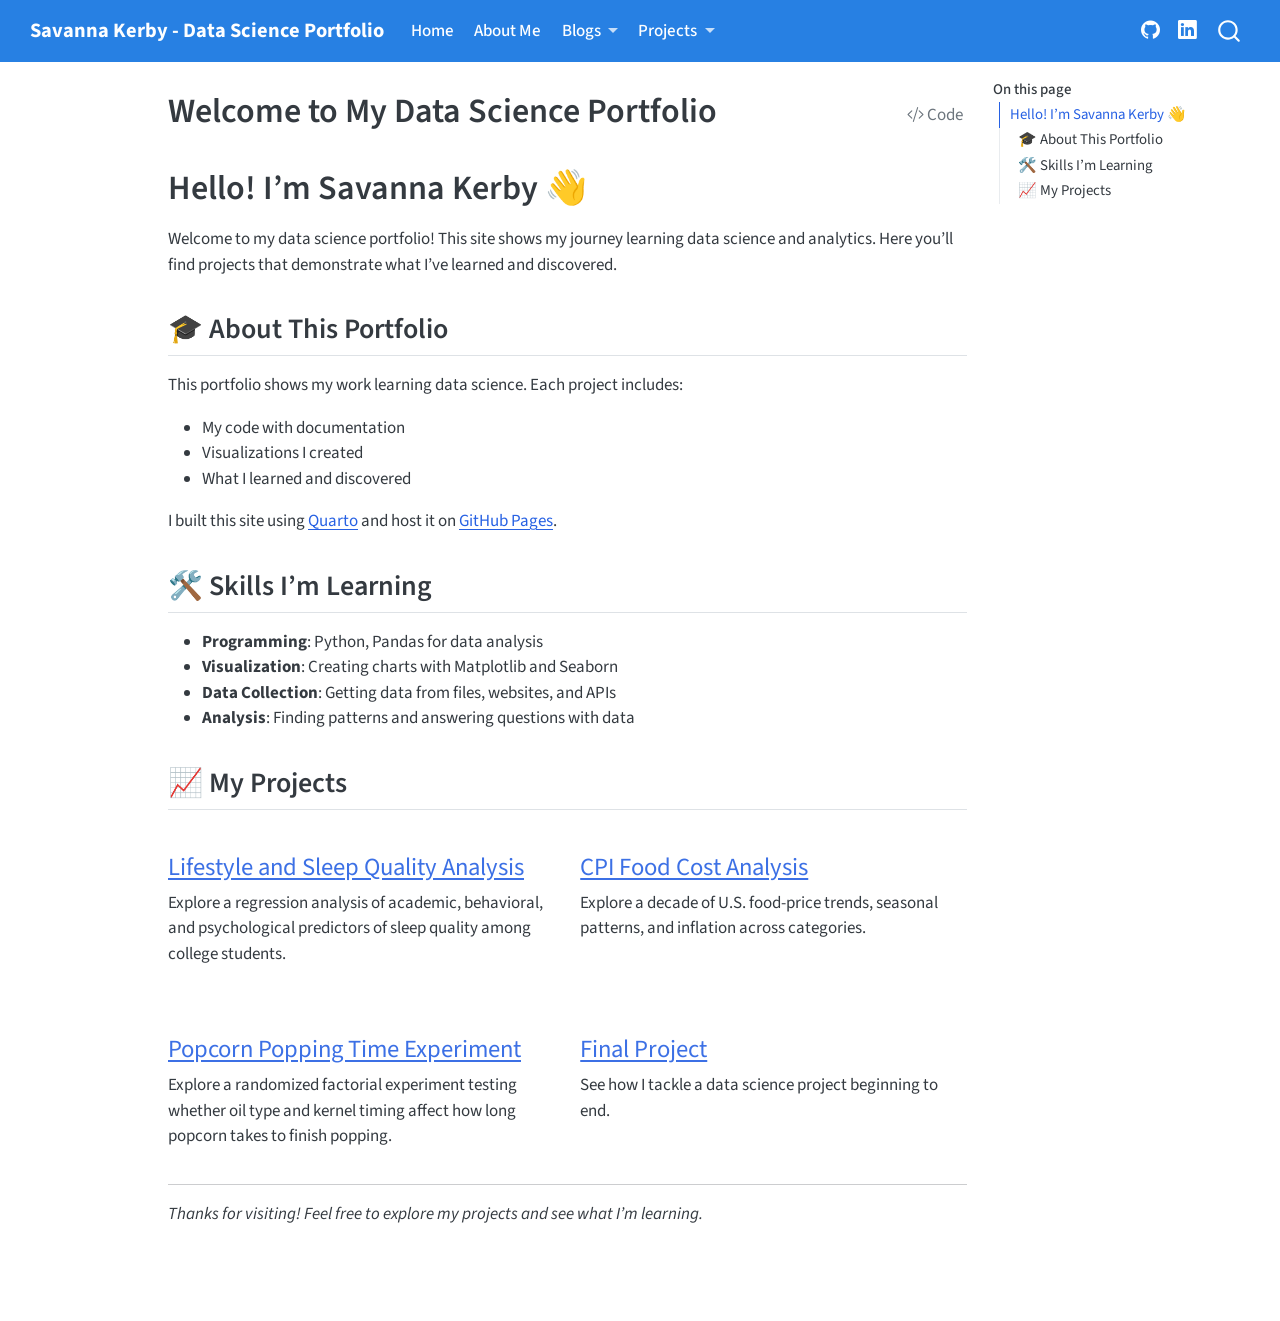
==== commit 5faad9d0: "Added dates to the projects" ====
--- a/docs/index.html
+++ b/docs/index.html
@@ -159,12 +159,12 @@
   </li>  
         <li><hr class="dropdown-divider"></li>
         <li>
+    <a class="dropdown-item" href="./projects/sleep-quality.html">
+ <span class="dropdown-text">Sleep Quality Analysis</span></a>
+  </li>  
+        <li>
     <a class="dropdown-item" href="./projects/cpi-food-cost-analysis.html">
  <span class="dropdown-text">CPI Food Cost Analysis</span></a>
-  </li>  
-        <li>
-    <a class="dropdown-item" href="./projects/sleep-quality.html">
- <span class="dropdown-text">Sleep Quality Analysis</span></a>
   </li>  
         <li>
     <a class="dropdown-item" href="./projects/popcorn-experiment.html">
@@ -260,13 +260,13 @@
 <section id="my-projects" class="level2">
 <h2 class="anchored" data-anchor-id="my-projects">📈 My Projects</h2>
 <div class="grid">
+<section id="lifestyle-and-sleep-quality-analysis" class="level3 g-col-6">
+<h3 class="anchored" data-anchor-id="lifestyle-and-sleep-quality-analysis"><a href="./projects/sleep-quality.html">Lifestyle and Sleep Quality Analysis</a></h3>
+<p>Explore a regression analysis of academic, behavioral, and psychological predictors of sleep quality among college students.</p>
+</section>
 <section id="cpi-food-cost-analysis" class="level3 g-col-6">
 <h3 class="anchored" data-anchor-id="cpi-food-cost-analysis"><a href="./projects/cpi-food-cost-analysis.html">CPI Food Cost Analysis</a></h3>
 <p>Explore a decade of U.S. food-price trends, seasonal patterns, and inflation across categories.</p>
-</section>
-<section id="lifestyle-and-sleep-quality-analysis" class="level3 g-col-6">
-<h3 class="anchored" data-anchor-id="lifestyle-and-sleep-quality-analysis"><a href="./projects/sleep-quality.html">Lifestyle and Sleep Quality Analysis</a></h3>
-<p>Explore a regression analysis of academic, behavioral, and psychological predictors of sleep quality among college students.</p>
 </section>
 <section id="popcorn-popping-time-experiment" class="level3 g-col-6">
 <h3 class="anchored" data-anchor-id="popcorn-popping-time-experiment"><a href="./projects/popcorn-experiment.html">Popcorn Popping Time Experiment</a></h3>
@@ -768,15 +768,15 @@
 <span id="cb1-28"><a href="#cb1-28" aria-hidden="true" tabindex="-1"></a>::: {.grid}</span>
 <span id="cb1-29"><a href="#cb1-29" aria-hidden="true" tabindex="-1"></a></span>
 <span id="cb1-30"><a href="#cb1-30" aria-hidden="true" tabindex="-1"></a>::: {.g-col-6}</span>
-<span id="cb1-31"><a href="#cb1-31" aria-hidden="true" tabindex="-1"></a><span class="fu">### [CPI Food Cost Analysis](projects/cpi-food-cost-analysis.qmd)</span></span>
-<span id="cb1-32"><a href="#cb1-32" aria-hidden="true" tabindex="-1"></a>Explore a decade of U.S. food-price trends, seasonal patterns, and inflation</span>
-<span id="cb1-33"><a href="#cb1-33" aria-hidden="true" tabindex="-1"></a>across categories.</span>
+<span id="cb1-31"><a href="#cb1-31" aria-hidden="true" tabindex="-1"></a><span class="fu">### [Lifestyle and Sleep Quality Analysis](projects/sleep-quality.qmd)</span></span>
+<span id="cb1-32"><a href="#cb1-32" aria-hidden="true" tabindex="-1"></a>Explore a regression analysis of academic, behavioral, and psychological</span>
+<span id="cb1-33"><a href="#cb1-33" aria-hidden="true" tabindex="-1"></a>predictors of sleep quality among college students.</span>
 <span id="cb1-34"><a href="#cb1-34" aria-hidden="true" tabindex="-1"></a>:::</span>
 <span id="cb1-35"><a href="#cb1-35" aria-hidden="true" tabindex="-1"></a></span>
 <span id="cb1-36"><a href="#cb1-36" aria-hidden="true" tabindex="-1"></a>::: {.g-col-6}</span>
-<span id="cb1-37"><a href="#cb1-37" aria-hidden="true" tabindex="-1"></a><span class="fu">### [Lifestyle and Sleep Quality Analysis](projects/sleep-quality.qmd)</span></span>
-<span id="cb1-38"><a href="#cb1-38" aria-hidden="true" tabindex="-1"></a>Explore a regression analysis of academic, behavioral, and psychological</span>
-<span id="cb1-39"><a href="#cb1-39" aria-hidden="true" tabindex="-1"></a>predictors of sleep quality among college students.</span>
+<span id="cb1-37"><a href="#cb1-37" aria-hidden="true" tabindex="-1"></a><span class="fu">### [CPI Food Cost Analysis](projects/cpi-food-cost-analysis.qmd)</span></span>
+<span id="cb1-38"><a href="#cb1-38" aria-hidden="true" tabindex="-1"></a>Explore a decade of U.S. food-price trends, seasonal patterns, and inflation</span>
+<span id="cb1-39"><a href="#cb1-39" aria-hidden="true" tabindex="-1"></a>across categories.</span>
 <span id="cb1-40"><a href="#cb1-40" aria-hidden="true" tabindex="-1"></a>:::</span>
 <span id="cb1-41"><a href="#cb1-41" aria-hidden="true" tabindex="-1"></a></span>
 <span id="cb1-42"><a href="#cb1-42" aria-hidden="true" tabindex="-1"></a>::: {.g-col-6}</span>
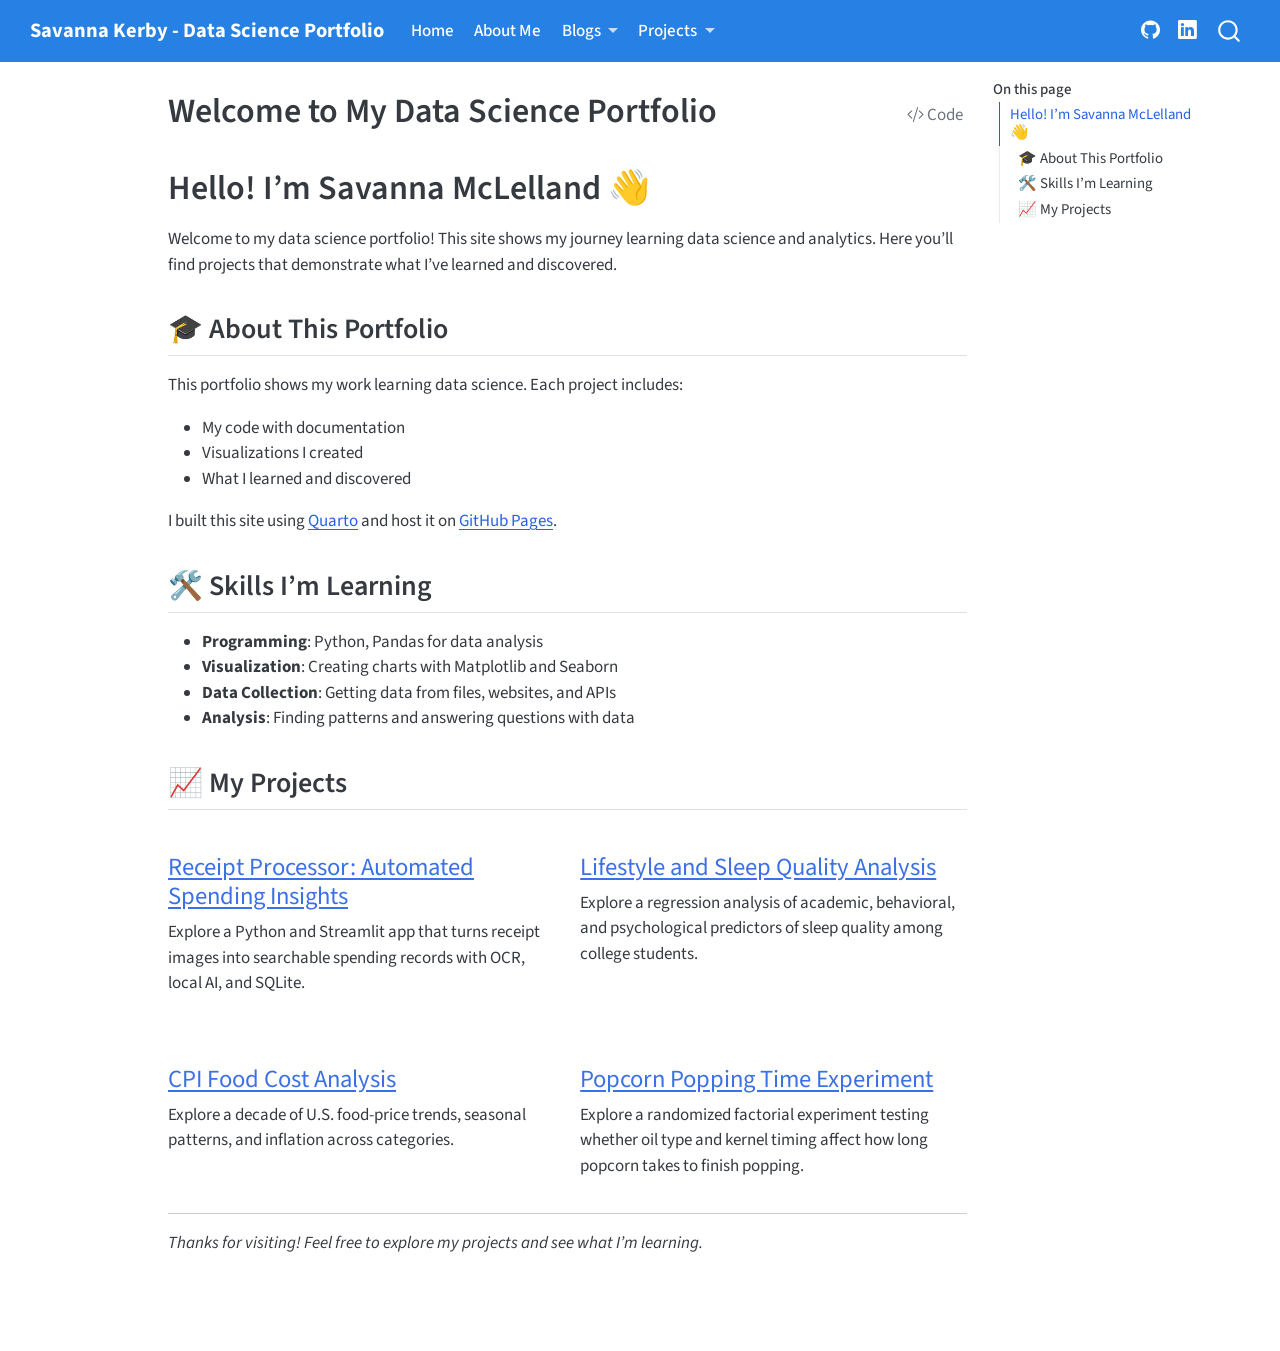
==== commit e651f397: "final touches on the about me page" ====
--- a/docs/index.html
+++ b/docs/index.html
@@ -159,6 +159,10 @@
   </li>  
         <li><hr class="dropdown-divider"></li>
         <li>
+    <a class="dropdown-item" href="./projects/receipt-processor.html">
+ <span class="dropdown-text">Receipt Processor</span></a>
+  </li>  
+        <li>
     <a class="dropdown-item" href="./projects/sleep-quality.html">
  <span class="dropdown-text">Sleep Quality Analysis</span></a>
   </li>  
@@ -169,10 +173,6 @@
         <li>
     <a class="dropdown-item" href="./projects/popcorn-experiment.html">
  <span class="dropdown-text">Popcorn Experiment</span></a>
-  </li>  
-        <li>
-    <a class="dropdown-item" href="./projects/final-project.html">
- <span class="dropdown-text">Final Project</span></a>
   </li>  
     </ul>
   </li>
@@ -204,7 +204,7 @@
     <h2 id="toc-title">On this page</h2>
    
   <ul>
-  <li><a href="#hello-im-savanna-kerby" id="toc-hello-im-savanna-kerby" class="nav-link active" data-scroll-target="#hello-im-savanna-kerby">Hello! I’m Savanna Kerby 👋</a>
+  <li><a href="#hello-im-savanna-mclelland" id="toc-hello-im-savanna-mclelland" class="nav-link active" data-scroll-target="#hello-im-savanna-mclelland">Hello! I’m Savanna McLelland 👋</a>
   <ul class="collapse">
   <li><a href="#about-this-portfolio" id="toc-about-this-portfolio" class="nav-link" data-scroll-target="#about-this-portfolio">🎓 About This Portfolio</a></li>
   <li><a href="#skills-im-learning" id="toc-skills-im-learning" class="nav-link" data-scroll-target="#skills-im-learning">🛠️ Skills I’m Learning</a></li>
@@ -235,8 +235,8 @@
 </header>
 
 
-<section id="hello-im-savanna-kerby" class="level1">
-<h1>Hello! I’m Savanna Kerby 👋</h1>
+<section id="hello-im-savanna-mclelland" class="level1">
+<h1>Hello! I’m Savanna McLelland 👋</h1>
 <p>Welcome to my data science portfolio! This site shows my journey learning data science and analytics. Here you’ll find projects that demonstrate what I’ve learned and discovered.</p>
 <section id="about-this-portfolio" class="level2">
 <h2 class="anchored" data-anchor-id="about-this-portfolio">🎓 About This Portfolio</h2>
@@ -260,6 +260,10 @@
 <section id="my-projects" class="level2">
 <h2 class="anchored" data-anchor-id="my-projects">📈 My Projects</h2>
 <div class="grid">
+<section id="receipt-processor-automated-spending-insights" class="level3 g-col-6">
+<h3 class="anchored" data-anchor-id="receipt-processor-automated-spending-insights"><a href="./projects/receipt-processor.html">Receipt Processor: Automated Spending Insights</a></h3>
+<p>Explore a Python and Streamlit app that turns receipt images into searchable spending records with OCR, local AI, and SQLite.</p>
+</section>
 <section id="lifestyle-and-sleep-quality-analysis" class="level3 g-col-6">
 <h3 class="anchored" data-anchor-id="lifestyle-and-sleep-quality-analysis"><a href="./projects/sleep-quality.html">Lifestyle and Sleep Quality Analysis</a></h3>
 <p>Explore a regression analysis of academic, behavioral, and psychological predictors of sleep quality among college students.</p>
@@ -271,10 +275,6 @@
 <section id="popcorn-popping-time-experiment" class="level3 g-col-6">
 <h3 class="anchored" data-anchor-id="popcorn-popping-time-experiment"><a href="./projects/popcorn-experiment.html">Popcorn Popping Time Experiment</a></h3>
 <p>Explore a randomized factorial experiment testing whether oil type and kernel timing affect how long popcorn takes to finish popping.</p>
-</section>
-<section id="final-project" class="level3 g-col-6">
-<h3 class="anchored" data-anchor-id="final-project"><a href="./projects/final-project.html">Final Project</a></h3>
-<p>See how I tackle a data science project beginning to end.</p>
 </section>
 </div>
 <hr>
@@ -742,7 +742,7 @@
 <span id="cb1-2"><a href="#cb1-2" aria-hidden="true" tabindex="-1"></a><span class="an">title:</span><span class="co"> "Welcome to My Data Science Portfolio"</span></span>
 <span id="cb1-3"><a href="#cb1-3" aria-hidden="true" tabindex="-1"></a><span class="co">---</span></span>
 <span id="cb1-4"><a href="#cb1-4" aria-hidden="true" tabindex="-1"></a></span>
-<span id="cb1-5"><a href="#cb1-5" aria-hidden="true" tabindex="-1"></a><span class="fu"># Hello! I'm Savanna Kerby 👋</span></span>
+<span id="cb1-5"><a href="#cb1-5" aria-hidden="true" tabindex="-1"></a><span class="fu"># Hello! I'm Savanna McLelland 👋</span></span>
 <span id="cb1-6"><a href="#cb1-6" aria-hidden="true" tabindex="-1"></a></span>
 <span id="cb1-7"><a href="#cb1-7" aria-hidden="true" tabindex="-1"></a>Welcome to my data science portfolio! This site shows my journey learning data science and analytics. Here you'll find projects that demonstrate what I've learned and discovered.</span>
 <span id="cb1-8"><a href="#cb1-8" aria-hidden="true" tabindex="-1"></a></span>
@@ -768,33 +768,34 @@
 <span id="cb1-28"><a href="#cb1-28" aria-hidden="true" tabindex="-1"></a>::: {.grid}</span>
 <span id="cb1-29"><a href="#cb1-29" aria-hidden="true" tabindex="-1"></a></span>
 <span id="cb1-30"><a href="#cb1-30" aria-hidden="true" tabindex="-1"></a>::: {.g-col-6}</span>
-<span id="cb1-31"><a href="#cb1-31" aria-hidden="true" tabindex="-1"></a><span class="fu">### [Lifestyle and Sleep Quality Analysis](projects/sleep-quality.qmd)</span></span>
-<span id="cb1-32"><a href="#cb1-32" aria-hidden="true" tabindex="-1"></a>Explore a regression analysis of academic, behavioral, and psychological</span>
-<span id="cb1-33"><a href="#cb1-33" aria-hidden="true" tabindex="-1"></a>predictors of sleep quality among college students.</span>
+<span id="cb1-31"><a href="#cb1-31" aria-hidden="true" tabindex="-1"></a><span class="fu">### [Receipt Processor: Automated Spending Insights](projects/receipt-processor.qmd)</span></span>
+<span id="cb1-32"><a href="#cb1-32" aria-hidden="true" tabindex="-1"></a>Explore a Python and Streamlit app that turns receipt images into searchable</span>
+<span id="cb1-33"><a href="#cb1-33" aria-hidden="true" tabindex="-1"></a>spending records with OCR, local AI, and SQLite.</span>
 <span id="cb1-34"><a href="#cb1-34" aria-hidden="true" tabindex="-1"></a>:::</span>
 <span id="cb1-35"><a href="#cb1-35" aria-hidden="true" tabindex="-1"></a></span>
 <span id="cb1-36"><a href="#cb1-36" aria-hidden="true" tabindex="-1"></a>::: {.g-col-6}</span>
-<span id="cb1-37"><a href="#cb1-37" aria-hidden="true" tabindex="-1"></a><span class="fu">### [CPI Food Cost Analysis](projects/cpi-food-cost-analysis.qmd)</span></span>
-<span id="cb1-38"><a href="#cb1-38" aria-hidden="true" tabindex="-1"></a>Explore a decade of U.S. food-price trends, seasonal patterns, and inflation</span>
-<span id="cb1-39"><a href="#cb1-39" aria-hidden="true" tabindex="-1"></a>across categories.</span>
+<span id="cb1-37"><a href="#cb1-37" aria-hidden="true" tabindex="-1"></a><span class="fu">### [Lifestyle and Sleep Quality Analysis](projects/sleep-quality.qmd)</span></span>
+<span id="cb1-38"><a href="#cb1-38" aria-hidden="true" tabindex="-1"></a>Explore a regression analysis of academic, behavioral, and psychological</span>
+<span id="cb1-39"><a href="#cb1-39" aria-hidden="true" tabindex="-1"></a>predictors of sleep quality among college students.</span>
 <span id="cb1-40"><a href="#cb1-40" aria-hidden="true" tabindex="-1"></a>:::</span>
 <span id="cb1-41"><a href="#cb1-41" aria-hidden="true" tabindex="-1"></a></span>
 <span id="cb1-42"><a href="#cb1-42" aria-hidden="true" tabindex="-1"></a>::: {.g-col-6}</span>
-<span id="cb1-43"><a href="#cb1-43" aria-hidden="true" tabindex="-1"></a><span class="fu">### [Popcorn Popping Time Experiment](projects/popcorn-experiment.qmd)</span></span>
-<span id="cb1-44"><a href="#cb1-44" aria-hidden="true" tabindex="-1"></a>Explore a randomized factorial experiment testing whether oil type and kernel</span>
-<span id="cb1-45"><a href="#cb1-45" aria-hidden="true" tabindex="-1"></a>timing affect how long popcorn takes to finish popping.</span>
+<span id="cb1-43"><a href="#cb1-43" aria-hidden="true" tabindex="-1"></a><span class="fu">### [CPI Food Cost Analysis](projects/cpi-food-cost-analysis.qmd)</span></span>
+<span id="cb1-44"><a href="#cb1-44" aria-hidden="true" tabindex="-1"></a>Explore a decade of U.S. food-price trends, seasonal patterns, and inflation</span>
+<span id="cb1-45"><a href="#cb1-45" aria-hidden="true" tabindex="-1"></a>across categories.</span>
 <span id="cb1-46"><a href="#cb1-46" aria-hidden="true" tabindex="-1"></a>:::</span>
 <span id="cb1-47"><a href="#cb1-47" aria-hidden="true" tabindex="-1"></a></span>
 <span id="cb1-48"><a href="#cb1-48" aria-hidden="true" tabindex="-1"></a>::: {.g-col-6}</span>
-<span id="cb1-49"><a href="#cb1-49" aria-hidden="true" tabindex="-1"></a><span class="fu">### [Final Project](projects/final-project.qmd)</span></span>
-<span id="cb1-50"><a href="#cb1-50" aria-hidden="true" tabindex="-1"></a>See how I tackle a data science project beginning to end.</span>
-<span id="cb1-51"><a href="#cb1-51" aria-hidden="true" tabindex="-1"></a>:::</span>
-<span id="cb1-52"><a href="#cb1-52" aria-hidden="true" tabindex="-1"></a></span>
-<span id="cb1-53"><a href="#cb1-53" aria-hidden="true" tabindex="-1"></a>:::</span>
-<span id="cb1-54"><a href="#cb1-54" aria-hidden="true" tabindex="-1"></a></span>
-<span id="cb1-55"><a href="#cb1-55" aria-hidden="true" tabindex="-1"></a>---</span>
-<span id="cb1-56"><a href="#cb1-56" aria-hidden="true" tabindex="-1"></a></span>
-<span id="cb1-57"><a href="#cb1-57" aria-hidden="true" tabindex="-1"></a>*Thanks for visiting! Feel free to explore my projects and see what I'm learning.*</span></code></pre></div><button title="Copy to Clipboard" class="code-copy-button" data-in-quarto-modal=""><i class="bi"></i></button></div>
+<span id="cb1-49"><a href="#cb1-49" aria-hidden="true" tabindex="-1"></a><span class="fu">### [Popcorn Popping Time Experiment](projects/popcorn-experiment.qmd)</span></span>
+<span id="cb1-50"><a href="#cb1-50" aria-hidden="true" tabindex="-1"></a>Explore a randomized factorial experiment testing whether oil type and kernel</span>
+<span id="cb1-51"><a href="#cb1-51" aria-hidden="true" tabindex="-1"></a>timing affect how long popcorn takes to finish popping.</span>
+<span id="cb1-52"><a href="#cb1-52" aria-hidden="true" tabindex="-1"></a>:::</span>
+<span id="cb1-53"><a href="#cb1-53" aria-hidden="true" tabindex="-1"></a></span>
+<span id="cb1-54"><a href="#cb1-54" aria-hidden="true" tabindex="-1"></a>:::</span>
+<span id="cb1-55"><a href="#cb1-55" aria-hidden="true" tabindex="-1"></a></span>
+<span id="cb1-56"><a href="#cb1-56" aria-hidden="true" tabindex="-1"></a>---</span>
+<span id="cb1-57"><a href="#cb1-57" aria-hidden="true" tabindex="-1"></a></span>
+<span id="cb1-58"><a href="#cb1-58" aria-hidden="true" tabindex="-1"></a>*Thanks for visiting! Feel free to explore my projects and see what I'm learning.*</span></code></pre></div><button title="Copy to Clipboard" class="code-copy-button" data-in-quarto-modal=""><i class="bi"></i></button></div>
 </div></div></div></div></div>
 </div> <!-- /content -->
 
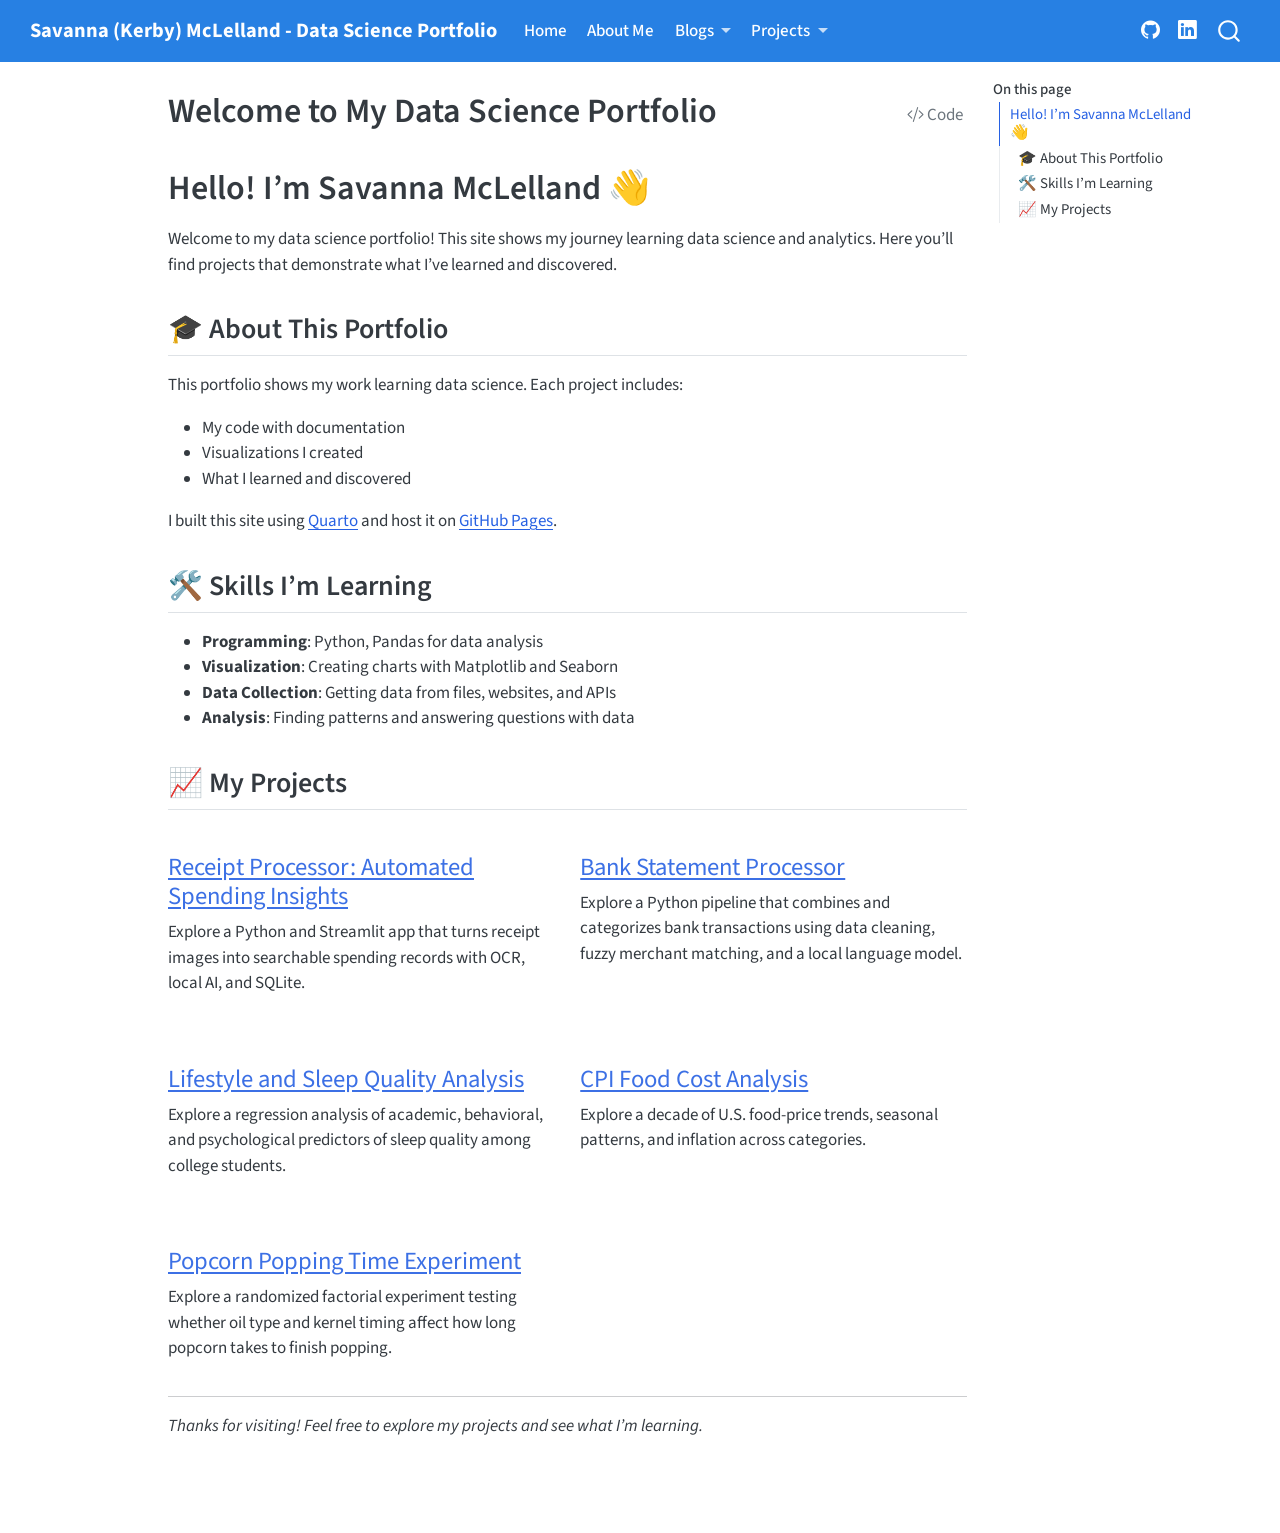
==== commit 2a0f0d01: "Small adjustments" ====
--- a/docs/index.html
+++ b/docs/index.html
@@ -7,7 +7,7 @@
 <meta name="viewport" content="width=device-width, initial-scale=1.0, user-scalable=yes">
 
 
-<title>Welcome to My Data Science Portfolio – Savanna Kerby - Data Science Portfolio</title>
+<title>Welcome to My Data Science Portfolio – Savanna (Kerby) McLelland - Data Science Portfolio</title>
 <style>
 code{white-space: pre-wrap;}
 span.smallcaps{font-variant: small-caps;}
@@ -116,7 +116,7 @@
       <div class="navbar-container container-fluid">
       <div class="navbar-brand-container mx-auto">
     <a class="navbar-brand" href="./index.html">
-    <span class="navbar-title">Savanna Kerby - Data Science Portfolio</span>
+    <span class="navbar-title">Savanna (Kerby) McLelland - Data Science Portfolio</span>
     </a>
   </div>
             <div id="quarto-search" class="" title="Search"></div>
@@ -140,11 +140,11 @@
     <ul class="dropdown-menu" aria-labelledby="nav-menu-blogs">    
         <li>
     <a class="dropdown-item" href="./blogs/tutorial.html">
- <span class="dropdown-text">Tutorial Blog</span></a>
+ <span class="dropdown-text">RapidFuzz in Python</span></a>
   </li>  
         <li>
     <a class="dropdown-item" href="./blogs/data-acquisition.html">
- <span class="dropdown-text">Data Acquisition Blog</span></a>
+ <span class="dropdown-text">Bank Statement Processing</span></a>
   </li>  
     </ul>
   </li>
@@ -163,6 +163,10 @@
  <span class="dropdown-text">Receipt Processor</span></a>
   </li>  
         <li>
+    <a class="dropdown-item" href="./projects/bank-statement-processor.html">
+ <span class="dropdown-text">Bank Statement Processor</span></a>
+  </li>  
+        <li>
     <a class="dropdown-item" href="./projects/sleep-quality.html">
  <span class="dropdown-text">Sleep Quality Analysis</span></a>
   </li>  
@@ -179,12 +183,12 @@
 </ul>
             <ul class="navbar-nav navbar-nav-scroll ms-auto">
   <li class="nav-item compact">
-    <a class="nav-link" href="https://github.com/your-username"> <i class="bi bi-github" role="img">
+    <a class="nav-link" href="https://github.com/Xapamma"> <i class="bi bi-github" role="img">
 </i> 
 <span class="menu-text"></span></a>
   </li>  
   <li class="nav-item compact">
-    <a class="nav-link" href="https://linkedin.com/in/your-profile"> <i class="bi bi-linkedin" role="img">
+    <a class="nav-link" href="https://www.linkedin.com/in/savanna-mclelland-8178b7206"> <i class="bi bi-linkedin" role="img">
 </i> 
 <span class="menu-text"></span></a>
   </li>  
@@ -263,6 +267,10 @@
 <section id="receipt-processor-automated-spending-insights" class="level3 g-col-6">
 <h3 class="anchored" data-anchor-id="receipt-processor-automated-spending-insights"><a href="./projects/receipt-processor.html">Receipt Processor: Automated Spending Insights</a></h3>
 <p>Explore a Python and Streamlit app that turns receipt images into searchable spending records with OCR, local AI, and SQLite.</p>
+</section>
+<section id="bank-statement-processor" class="level3 g-col-6">
+<h3 class="anchored" data-anchor-id="bank-statement-processor"><a href="./projects/bank-statement-processor.html">Bank Statement Processor</a></h3>
+<p>Explore a Python pipeline that combines and categorizes bank transactions using data cleaning, fuzzy merchant matching, and a local language model.</p>
 </section>
 <section id="lifestyle-and-sleep-quality-analysis" class="level3 g-col-6">
 <h3 class="anchored" data-anchor-id="lifestyle-and-sleep-quality-analysis"><a href="./projects/sleep-quality.html">Lifestyle and Sleep Quality Analysis</a></h3>
@@ -774,28 +782,34 @@
 <span id="cb1-34"><a href="#cb1-34" aria-hidden="true" tabindex="-1"></a>:::</span>
 <span id="cb1-35"><a href="#cb1-35" aria-hidden="true" tabindex="-1"></a></span>
 <span id="cb1-36"><a href="#cb1-36" aria-hidden="true" tabindex="-1"></a>::: {.g-col-6}</span>
-<span id="cb1-37"><a href="#cb1-37" aria-hidden="true" tabindex="-1"></a><span class="fu">### [Lifestyle and Sleep Quality Analysis](projects/sleep-quality.qmd)</span></span>
-<span id="cb1-38"><a href="#cb1-38" aria-hidden="true" tabindex="-1"></a>Explore a regression analysis of academic, behavioral, and psychological</span>
-<span id="cb1-39"><a href="#cb1-39" aria-hidden="true" tabindex="-1"></a>predictors of sleep quality among college students.</span>
+<span id="cb1-37"><a href="#cb1-37" aria-hidden="true" tabindex="-1"></a><span class="fu">### [Bank Statement Processor](projects/bank-statement-processor.qmd)</span></span>
+<span id="cb1-38"><a href="#cb1-38" aria-hidden="true" tabindex="-1"></a>Explore a Python pipeline that combines and categorizes bank transactions</span>
+<span id="cb1-39"><a href="#cb1-39" aria-hidden="true" tabindex="-1"></a>using data cleaning, fuzzy merchant matching, and a local language model.</span>
 <span id="cb1-40"><a href="#cb1-40" aria-hidden="true" tabindex="-1"></a>:::</span>
 <span id="cb1-41"><a href="#cb1-41" aria-hidden="true" tabindex="-1"></a></span>
 <span id="cb1-42"><a href="#cb1-42" aria-hidden="true" tabindex="-1"></a>::: {.g-col-6}</span>
-<span id="cb1-43"><a href="#cb1-43" aria-hidden="true" tabindex="-1"></a><span class="fu">### [CPI Food Cost Analysis](projects/cpi-food-cost-analysis.qmd)</span></span>
-<span id="cb1-44"><a href="#cb1-44" aria-hidden="true" tabindex="-1"></a>Explore a decade of U.S. food-price trends, seasonal patterns, and inflation</span>
-<span id="cb1-45"><a href="#cb1-45" aria-hidden="true" tabindex="-1"></a>across categories.</span>
+<span id="cb1-43"><a href="#cb1-43" aria-hidden="true" tabindex="-1"></a><span class="fu">### [Lifestyle and Sleep Quality Analysis](projects/sleep-quality.qmd)</span></span>
+<span id="cb1-44"><a href="#cb1-44" aria-hidden="true" tabindex="-1"></a>Explore a regression analysis of academic, behavioral, and psychological</span>
+<span id="cb1-45"><a href="#cb1-45" aria-hidden="true" tabindex="-1"></a>predictors of sleep quality among college students.</span>
 <span id="cb1-46"><a href="#cb1-46" aria-hidden="true" tabindex="-1"></a>:::</span>
 <span id="cb1-47"><a href="#cb1-47" aria-hidden="true" tabindex="-1"></a></span>
 <span id="cb1-48"><a href="#cb1-48" aria-hidden="true" tabindex="-1"></a>::: {.g-col-6}</span>
-<span id="cb1-49"><a href="#cb1-49" aria-hidden="true" tabindex="-1"></a><span class="fu">### [Popcorn Popping Time Experiment](projects/popcorn-experiment.qmd)</span></span>
-<span id="cb1-50"><a href="#cb1-50" aria-hidden="true" tabindex="-1"></a>Explore a randomized factorial experiment testing whether oil type and kernel</span>
-<span id="cb1-51"><a href="#cb1-51" aria-hidden="true" tabindex="-1"></a>timing affect how long popcorn takes to finish popping.</span>
+<span id="cb1-49"><a href="#cb1-49" aria-hidden="true" tabindex="-1"></a><span class="fu">### [CPI Food Cost Analysis](projects/cpi-food-cost-analysis.qmd)</span></span>
+<span id="cb1-50"><a href="#cb1-50" aria-hidden="true" tabindex="-1"></a>Explore a decade of U.S. food-price trends, seasonal patterns, and inflation</span>
+<span id="cb1-51"><a href="#cb1-51" aria-hidden="true" tabindex="-1"></a>across categories.</span>
 <span id="cb1-52"><a href="#cb1-52" aria-hidden="true" tabindex="-1"></a>:::</span>
 <span id="cb1-53"><a href="#cb1-53" aria-hidden="true" tabindex="-1"></a></span>
-<span id="cb1-54"><a href="#cb1-54" aria-hidden="true" tabindex="-1"></a>:::</span>
-<span id="cb1-55"><a href="#cb1-55" aria-hidden="true" tabindex="-1"></a></span>
-<span id="cb1-56"><a href="#cb1-56" aria-hidden="true" tabindex="-1"></a>---</span>
-<span id="cb1-57"><a href="#cb1-57" aria-hidden="true" tabindex="-1"></a></span>
-<span id="cb1-58"><a href="#cb1-58" aria-hidden="true" tabindex="-1"></a>*Thanks for visiting! Feel free to explore my projects and see what I'm learning.*</span></code></pre></div><button title="Copy to Clipboard" class="code-copy-button" data-in-quarto-modal=""><i class="bi"></i></button></div>
+<span id="cb1-54"><a href="#cb1-54" aria-hidden="true" tabindex="-1"></a>::: {.g-col-6}</span>
+<span id="cb1-55"><a href="#cb1-55" aria-hidden="true" tabindex="-1"></a><span class="fu">### [Popcorn Popping Time Experiment](projects/popcorn-experiment.qmd)</span></span>
+<span id="cb1-56"><a href="#cb1-56" aria-hidden="true" tabindex="-1"></a>Explore a randomized factorial experiment testing whether oil type and kernel</span>
+<span id="cb1-57"><a href="#cb1-57" aria-hidden="true" tabindex="-1"></a>timing affect how long popcorn takes to finish popping.</span>
+<span id="cb1-58"><a href="#cb1-58" aria-hidden="true" tabindex="-1"></a>:::</span>
+<span id="cb1-59"><a href="#cb1-59" aria-hidden="true" tabindex="-1"></a></span>
+<span id="cb1-60"><a href="#cb1-60" aria-hidden="true" tabindex="-1"></a>:::</span>
+<span id="cb1-61"><a href="#cb1-61" aria-hidden="true" tabindex="-1"></a></span>
+<span id="cb1-62"><a href="#cb1-62" aria-hidden="true" tabindex="-1"></a>---</span>
+<span id="cb1-63"><a href="#cb1-63" aria-hidden="true" tabindex="-1"></a></span>
+<span id="cb1-64"><a href="#cb1-64" aria-hidden="true" tabindex="-1"></a>*Thanks for visiting! Feel free to explore my projects and see what I'm learning.*</span></code></pre></div><button title="Copy to Clipboard" class="code-copy-button" data-in-quarto-modal=""><i class="bi"></i></button></div>
 </div></div></div></div></div>
 </div> <!-- /content -->
 
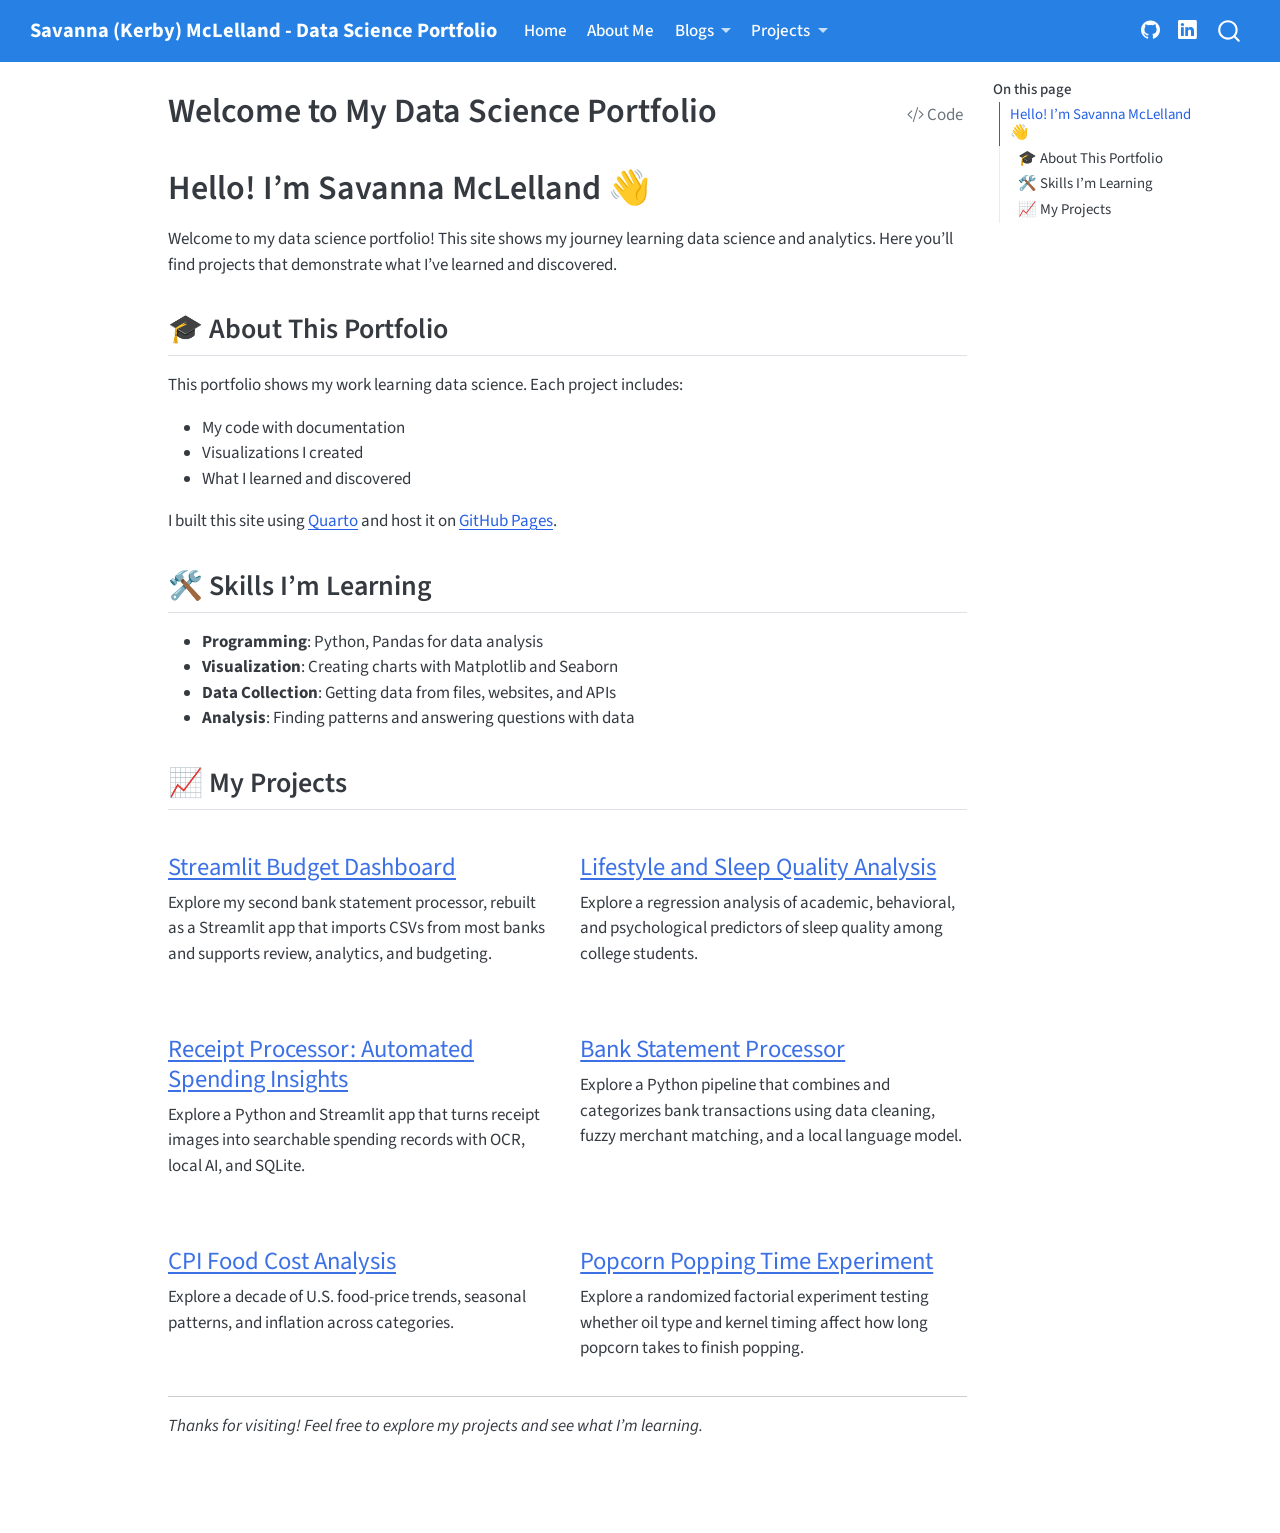
==== commit 6dbbeb14: "Added the Streamlit Budget Project" ====
--- a/docs/index.html
+++ b/docs/index.html
@@ -159,16 +159,20 @@
   </li>  
         <li><hr class="dropdown-divider"></li>
         <li>
+    <a class="dropdown-item" href="./projects/streamlit-budget-dashboard.html">
+ <span class="dropdown-text">Streamlit Budget Dashboard</span></a>
+  </li>  
+        <li>
+    <a class="dropdown-item" href="./projects/sleep-quality.html">
+ <span class="dropdown-text">Sleep Quality Analysis</span></a>
+  </li>  
+        <li>
     <a class="dropdown-item" href="./projects/receipt-processor.html">
  <span class="dropdown-text">Receipt Processor</span></a>
   </li>  
         <li>
     <a class="dropdown-item" href="./projects/bank-statement-processor.html">
  <span class="dropdown-text">Bank Statement Processor</span></a>
-  </li>  
-        <li>
-    <a class="dropdown-item" href="./projects/sleep-quality.html">
- <span class="dropdown-text">Sleep Quality Analysis</span></a>
   </li>  
         <li>
     <a class="dropdown-item" href="./projects/cpi-food-cost-analysis.html">
@@ -264,6 +268,14 @@
 <section id="my-projects" class="level2">
 <h2 class="anchored" data-anchor-id="my-projects">📈 My Projects</h2>
 <div class="grid">
+<section id="streamlit-budget-dashboard" class="level3 g-col-6">
+<h3 class="anchored" data-anchor-id="streamlit-budget-dashboard"><a href="./projects/streamlit-budget-dashboard.html">Streamlit Budget Dashboard</a></h3>
+<p>Explore my second bank statement processor, rebuilt as a Streamlit app that imports CSVs from most banks and supports review, analytics, and budgeting.</p>
+</section>
+<section id="lifestyle-and-sleep-quality-analysis" class="level3 g-col-6">
+<h3 class="anchored" data-anchor-id="lifestyle-and-sleep-quality-analysis"><a href="./projects/sleep-quality.html">Lifestyle and Sleep Quality Analysis</a></h3>
+<p>Explore a regression analysis of academic, behavioral, and psychological predictors of sleep quality among college students.</p>
+</section>
 <section id="receipt-processor-automated-spending-insights" class="level3 g-col-6">
 <h3 class="anchored" data-anchor-id="receipt-processor-automated-spending-insights"><a href="./projects/receipt-processor.html">Receipt Processor: Automated Spending Insights</a></h3>
 <p>Explore a Python and Streamlit app that turns receipt images into searchable spending records with OCR, local AI, and SQLite.</p>
@@ -271,10 +283,6 @@
 <section id="bank-statement-processor" class="level3 g-col-6">
 <h3 class="anchored" data-anchor-id="bank-statement-processor"><a href="./projects/bank-statement-processor.html">Bank Statement Processor</a></h3>
 <p>Explore a Python pipeline that combines and categorizes bank transactions using data cleaning, fuzzy merchant matching, and a local language model.</p>
-</section>
-<section id="lifestyle-and-sleep-quality-analysis" class="level3 g-col-6">
-<h3 class="anchored" data-anchor-id="lifestyle-and-sleep-quality-analysis"><a href="./projects/sleep-quality.html">Lifestyle and Sleep Quality Analysis</a></h3>
-<p>Explore a regression analysis of academic, behavioral, and psychological predictors of sleep quality among college students.</p>
 </section>
 <section id="cpi-food-cost-analysis" class="level3 g-col-6">
 <h3 class="anchored" data-anchor-id="cpi-food-cost-analysis"><a href="./projects/cpi-food-cost-analysis.html">CPI Food Cost Analysis</a></h3>
@@ -776,40 +784,46 @@
 <span id="cb1-28"><a href="#cb1-28" aria-hidden="true" tabindex="-1"></a>::: {.grid}</span>
 <span id="cb1-29"><a href="#cb1-29" aria-hidden="true" tabindex="-1"></a></span>
 <span id="cb1-30"><a href="#cb1-30" aria-hidden="true" tabindex="-1"></a>::: {.g-col-6}</span>
-<span id="cb1-31"><a href="#cb1-31" aria-hidden="true" tabindex="-1"></a><span class="fu">### [Receipt Processor: Automated Spending Insights](projects/receipt-processor.qmd)</span></span>
-<span id="cb1-32"><a href="#cb1-32" aria-hidden="true" tabindex="-1"></a>Explore a Python and Streamlit app that turns receipt images into searchable</span>
-<span id="cb1-33"><a href="#cb1-33" aria-hidden="true" tabindex="-1"></a>spending records with OCR, local AI, and SQLite.</span>
+<span id="cb1-31"><a href="#cb1-31" aria-hidden="true" tabindex="-1"></a><span class="fu">### [Streamlit Budget Dashboard](projects/streamlit-budget-dashboard.qmd)</span></span>
+<span id="cb1-32"><a href="#cb1-32" aria-hidden="true" tabindex="-1"></a>Explore my second bank statement processor, rebuilt as a Streamlit app that</span>
+<span id="cb1-33"><a href="#cb1-33" aria-hidden="true" tabindex="-1"></a>imports CSVs from most banks and supports review, analytics, and budgeting.</span>
 <span id="cb1-34"><a href="#cb1-34" aria-hidden="true" tabindex="-1"></a>:::</span>
 <span id="cb1-35"><a href="#cb1-35" aria-hidden="true" tabindex="-1"></a></span>
 <span id="cb1-36"><a href="#cb1-36" aria-hidden="true" tabindex="-1"></a>::: {.g-col-6}</span>
-<span id="cb1-37"><a href="#cb1-37" aria-hidden="true" tabindex="-1"></a><span class="fu">### [Bank Statement Processor](projects/bank-statement-processor.qmd)</span></span>
-<span id="cb1-38"><a href="#cb1-38" aria-hidden="true" tabindex="-1"></a>Explore a Python pipeline that combines and categorizes bank transactions</span>
-<span id="cb1-39"><a href="#cb1-39" aria-hidden="true" tabindex="-1"></a>using data cleaning, fuzzy merchant matching, and a local language model.</span>
+<span id="cb1-37"><a href="#cb1-37" aria-hidden="true" tabindex="-1"></a><span class="fu">### [Lifestyle and Sleep Quality Analysis](projects/sleep-quality.qmd)</span></span>
+<span id="cb1-38"><a href="#cb1-38" aria-hidden="true" tabindex="-1"></a>Explore a regression analysis of academic, behavioral, and psychological</span>
+<span id="cb1-39"><a href="#cb1-39" aria-hidden="true" tabindex="-1"></a>predictors of sleep quality among college students.</span>
 <span id="cb1-40"><a href="#cb1-40" aria-hidden="true" tabindex="-1"></a>:::</span>
 <span id="cb1-41"><a href="#cb1-41" aria-hidden="true" tabindex="-1"></a></span>
 <span id="cb1-42"><a href="#cb1-42" aria-hidden="true" tabindex="-1"></a>::: {.g-col-6}</span>
-<span id="cb1-43"><a href="#cb1-43" aria-hidden="true" tabindex="-1"></a><span class="fu">### [Lifestyle and Sleep Quality Analysis](projects/sleep-quality.qmd)</span></span>
-<span id="cb1-44"><a href="#cb1-44" aria-hidden="true" tabindex="-1"></a>Explore a regression analysis of academic, behavioral, and psychological</span>
-<span id="cb1-45"><a href="#cb1-45" aria-hidden="true" tabindex="-1"></a>predictors of sleep quality among college students.</span>
+<span id="cb1-43"><a href="#cb1-43" aria-hidden="true" tabindex="-1"></a><span class="fu">### [Receipt Processor: Automated Spending Insights](projects/receipt-processor.qmd)</span></span>
+<span id="cb1-44"><a href="#cb1-44" aria-hidden="true" tabindex="-1"></a>Explore a Python and Streamlit app that turns receipt images into searchable</span>
+<span id="cb1-45"><a href="#cb1-45" aria-hidden="true" tabindex="-1"></a>spending records with OCR, local AI, and SQLite.</span>
 <span id="cb1-46"><a href="#cb1-46" aria-hidden="true" tabindex="-1"></a>:::</span>
 <span id="cb1-47"><a href="#cb1-47" aria-hidden="true" tabindex="-1"></a></span>
 <span id="cb1-48"><a href="#cb1-48" aria-hidden="true" tabindex="-1"></a>::: {.g-col-6}</span>
-<span id="cb1-49"><a href="#cb1-49" aria-hidden="true" tabindex="-1"></a><span class="fu">### [CPI Food Cost Analysis](projects/cpi-food-cost-analysis.qmd)</span></span>
-<span id="cb1-50"><a href="#cb1-50" aria-hidden="true" tabindex="-1"></a>Explore a decade of U.S. food-price trends, seasonal patterns, and inflation</span>
-<span id="cb1-51"><a href="#cb1-51" aria-hidden="true" tabindex="-1"></a>across categories.</span>
+<span id="cb1-49"><a href="#cb1-49" aria-hidden="true" tabindex="-1"></a><span class="fu">### [Bank Statement Processor](projects/bank-statement-processor.qmd)</span></span>
+<span id="cb1-50"><a href="#cb1-50" aria-hidden="true" tabindex="-1"></a>Explore a Python pipeline that combines and categorizes bank transactions</span>
+<span id="cb1-51"><a href="#cb1-51" aria-hidden="true" tabindex="-1"></a>using data cleaning, fuzzy merchant matching, and a local language model.</span>
 <span id="cb1-52"><a href="#cb1-52" aria-hidden="true" tabindex="-1"></a>:::</span>
 <span id="cb1-53"><a href="#cb1-53" aria-hidden="true" tabindex="-1"></a></span>
 <span id="cb1-54"><a href="#cb1-54" aria-hidden="true" tabindex="-1"></a>::: {.g-col-6}</span>
-<span id="cb1-55"><a href="#cb1-55" aria-hidden="true" tabindex="-1"></a><span class="fu">### [Popcorn Popping Time Experiment](projects/popcorn-experiment.qmd)</span></span>
-<span id="cb1-56"><a href="#cb1-56" aria-hidden="true" tabindex="-1"></a>Explore a randomized factorial experiment testing whether oil type and kernel</span>
-<span id="cb1-57"><a href="#cb1-57" aria-hidden="true" tabindex="-1"></a>timing affect how long popcorn takes to finish popping.</span>
+<span id="cb1-55"><a href="#cb1-55" aria-hidden="true" tabindex="-1"></a><span class="fu">### [CPI Food Cost Analysis](projects/cpi-food-cost-analysis.qmd)</span></span>
+<span id="cb1-56"><a href="#cb1-56" aria-hidden="true" tabindex="-1"></a>Explore a decade of U.S. food-price trends, seasonal patterns, and inflation</span>
+<span id="cb1-57"><a href="#cb1-57" aria-hidden="true" tabindex="-1"></a>across categories.</span>
 <span id="cb1-58"><a href="#cb1-58" aria-hidden="true" tabindex="-1"></a>:::</span>
 <span id="cb1-59"><a href="#cb1-59" aria-hidden="true" tabindex="-1"></a></span>
-<span id="cb1-60"><a href="#cb1-60" aria-hidden="true" tabindex="-1"></a>:::</span>
-<span id="cb1-61"><a href="#cb1-61" aria-hidden="true" tabindex="-1"></a></span>
-<span id="cb1-62"><a href="#cb1-62" aria-hidden="true" tabindex="-1"></a>---</span>
-<span id="cb1-63"><a href="#cb1-63" aria-hidden="true" tabindex="-1"></a></span>
-<span id="cb1-64"><a href="#cb1-64" aria-hidden="true" tabindex="-1"></a>*Thanks for visiting! Feel free to explore my projects and see what I'm learning.*</span></code></pre></div><button title="Copy to Clipboard" class="code-copy-button" data-in-quarto-modal=""><i class="bi"></i></button></div>
+<span id="cb1-60"><a href="#cb1-60" aria-hidden="true" tabindex="-1"></a>::: {.g-col-6}</span>
+<span id="cb1-61"><a href="#cb1-61" aria-hidden="true" tabindex="-1"></a><span class="fu">### [Popcorn Popping Time Experiment](projects/popcorn-experiment.qmd)</span></span>
+<span id="cb1-62"><a href="#cb1-62" aria-hidden="true" tabindex="-1"></a>Explore a randomized factorial experiment testing whether oil type and kernel</span>
+<span id="cb1-63"><a href="#cb1-63" aria-hidden="true" tabindex="-1"></a>timing affect how long popcorn takes to finish popping.</span>
+<span id="cb1-64"><a href="#cb1-64" aria-hidden="true" tabindex="-1"></a>:::</span>
+<span id="cb1-65"><a href="#cb1-65" aria-hidden="true" tabindex="-1"></a></span>
+<span id="cb1-66"><a href="#cb1-66" aria-hidden="true" tabindex="-1"></a>:::</span>
+<span id="cb1-67"><a href="#cb1-67" aria-hidden="true" tabindex="-1"></a></span>
+<span id="cb1-68"><a href="#cb1-68" aria-hidden="true" tabindex="-1"></a>---</span>
+<span id="cb1-69"><a href="#cb1-69" aria-hidden="true" tabindex="-1"></a></span>
+<span id="cb1-70"><a href="#cb1-70" aria-hidden="true" tabindex="-1"></a>*Thanks for visiting! Feel free to explore my projects and see what I'm learning.*</span></code></pre></div><button title="Copy to Clipboard" class="code-copy-button" data-in-quarto-modal=""><i class="bi"></i></button></div>
 </div></div></div></div></div>
 </div> <!-- /content -->
 
